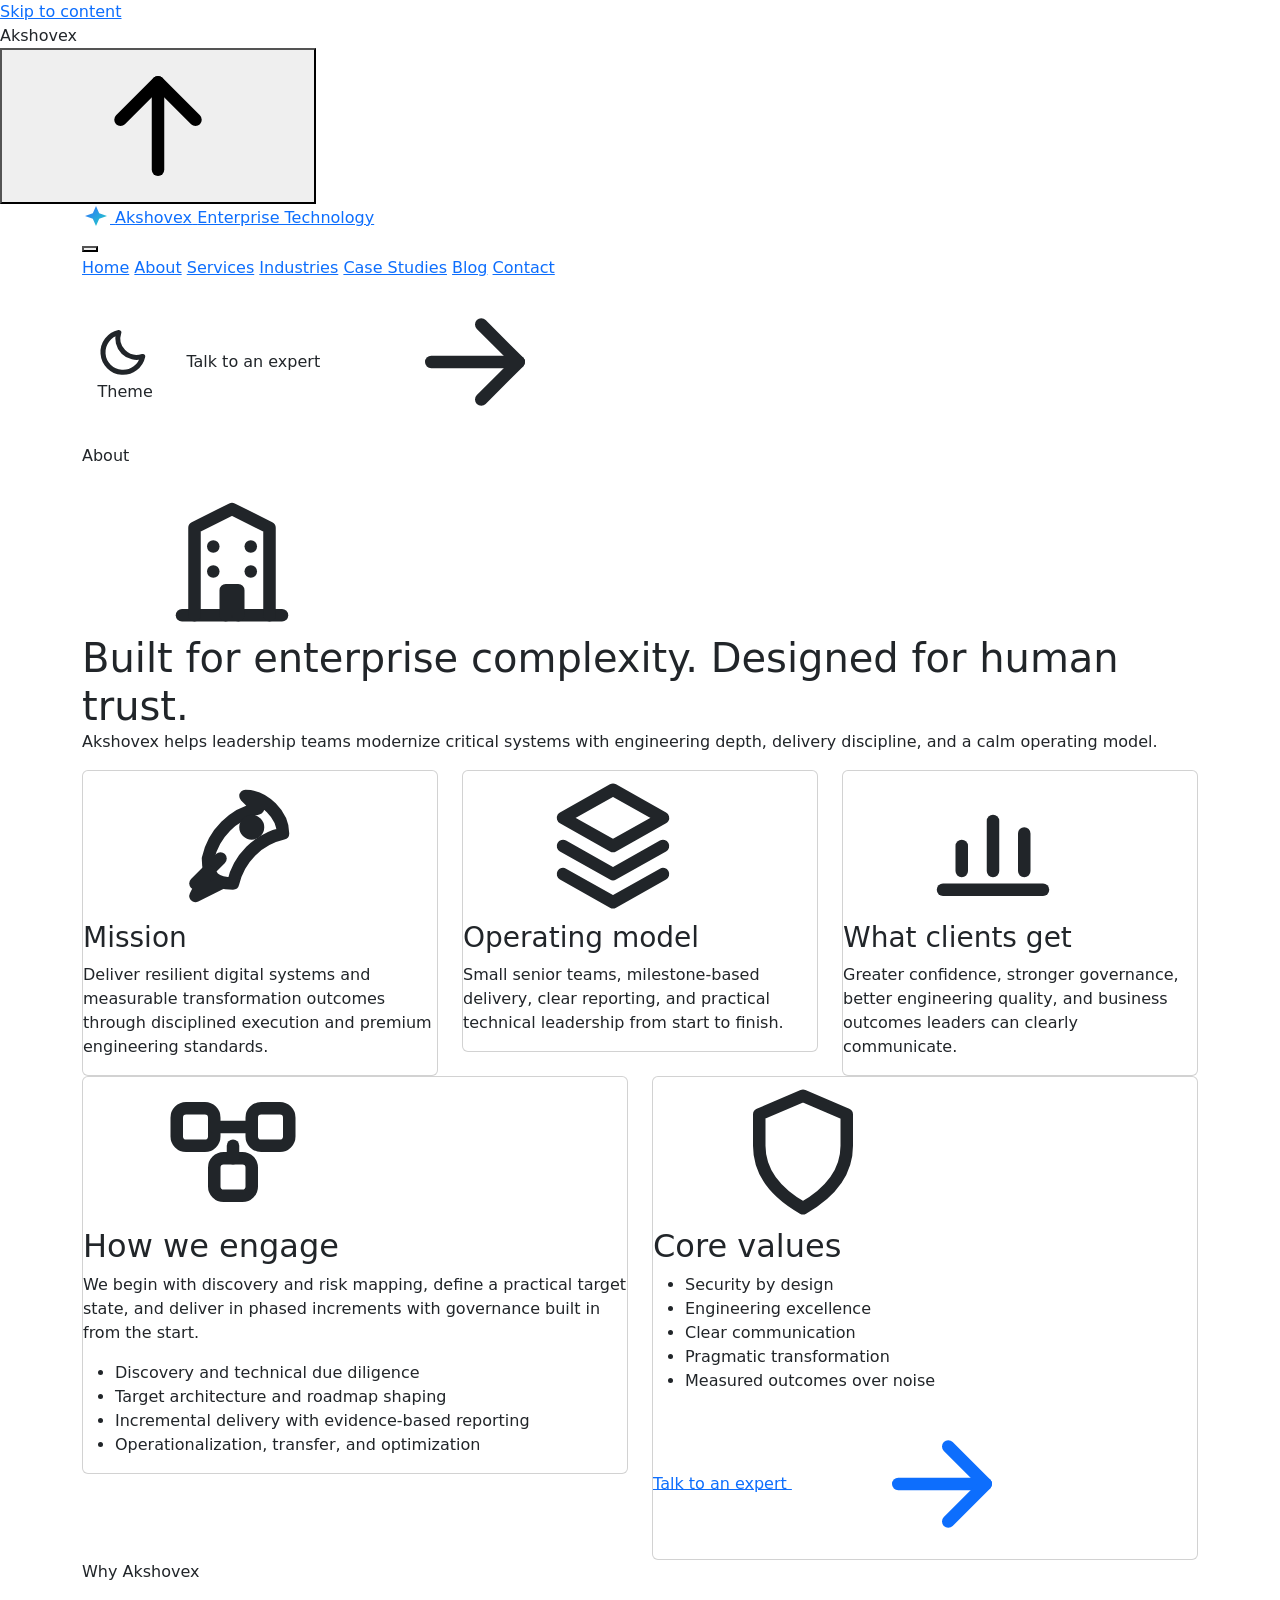
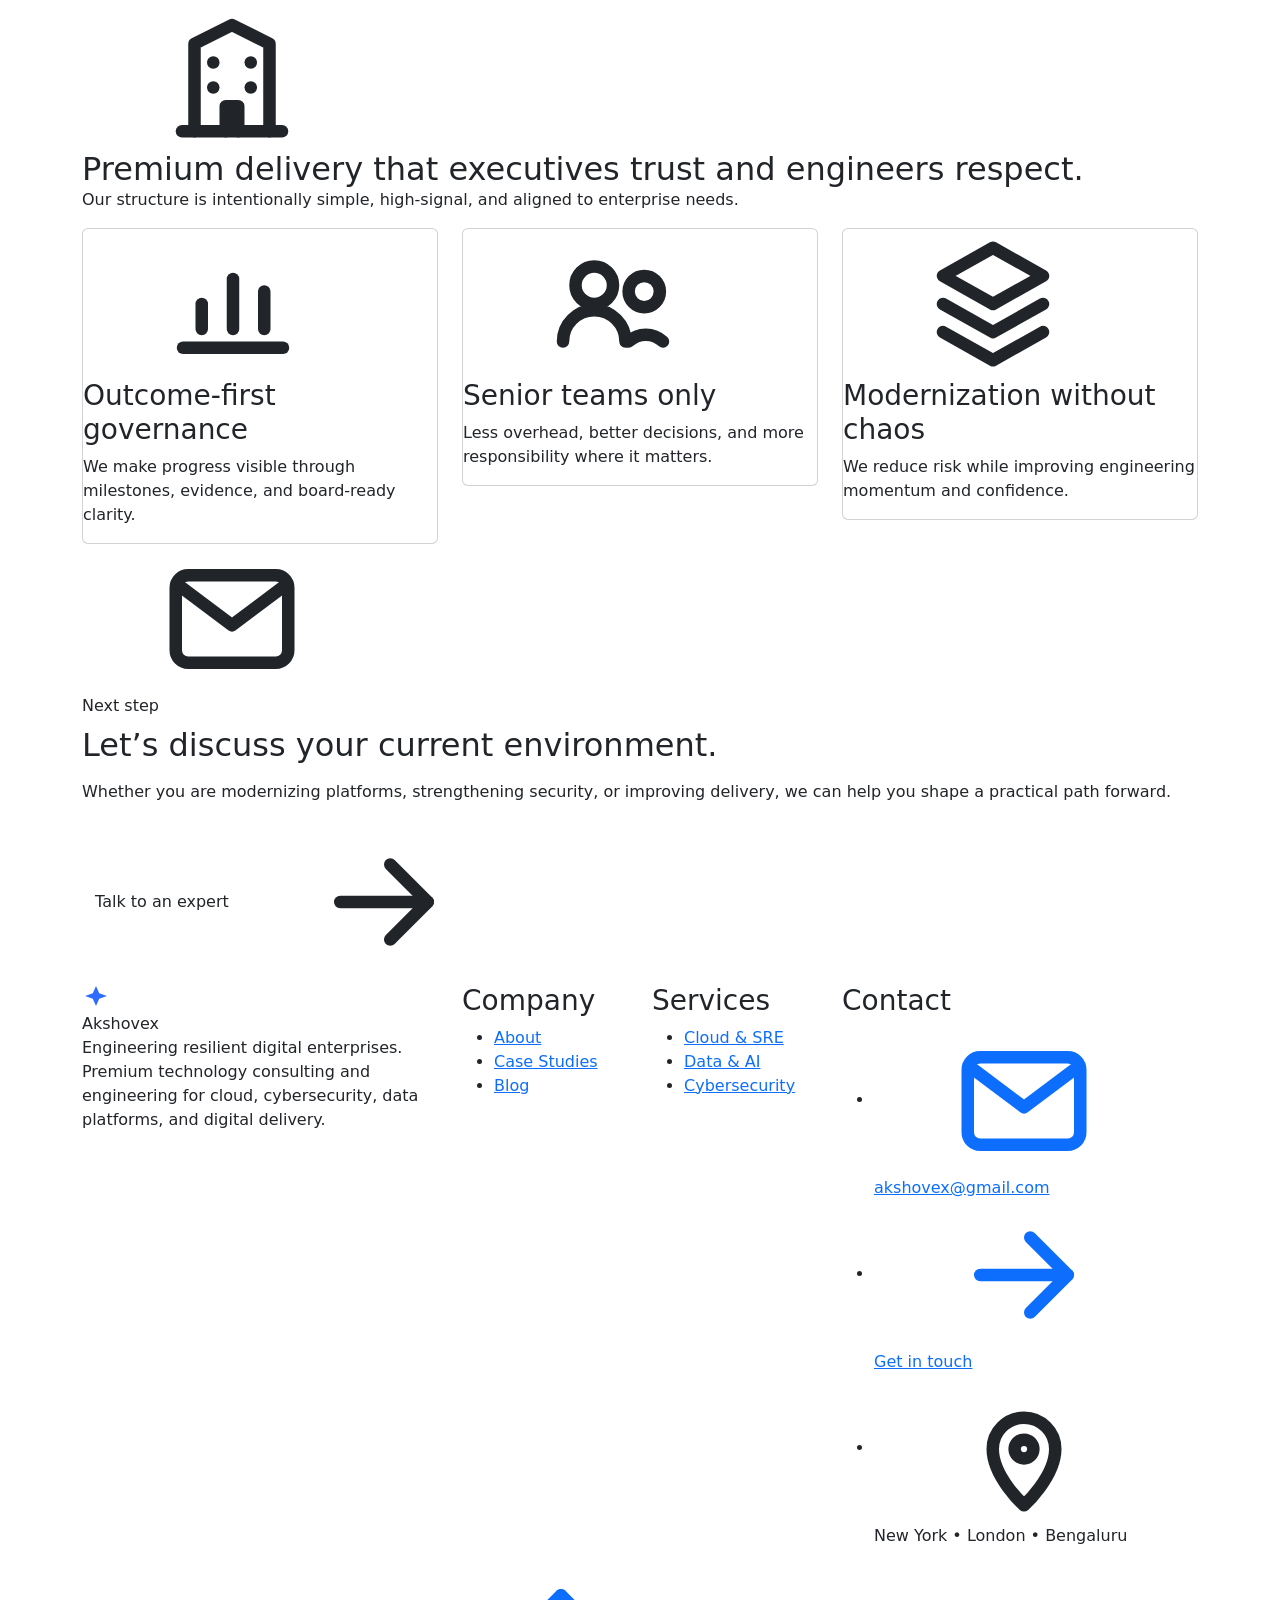
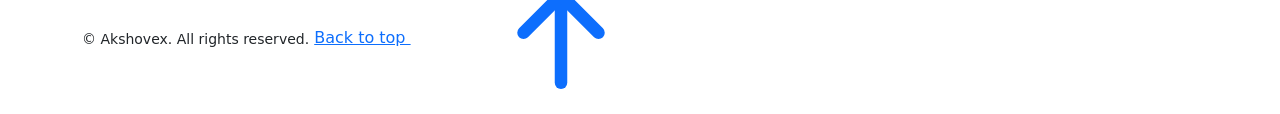
==== about.html @ b85a9087 "Add files via upload" ====
<!doctype html>
<html lang="en" class="no-js" data-page="about">
<head>
  <!-- Basic Page Setup -->
  <meta charset="utf-8" />
  <meta name="viewport" content="width=device-width, initial-scale=1" />

  <!-- SEO -->
  <title>About — Akshovex</title>
  <meta
    name="description"
    content="Learn about Akshovex, our mission, values, and delivery approach for enterprise modernization."
  />
  <meta name="theme-color" content="#2F6BFF" />
  <meta name="robots" content="index, follow" />
  <link rel="canonical" href="https://www.akshovex.com/about.html" />

  <!-- Open Graph -->
  <meta property="og:title" content="About — Akshovex" />
  <meta
    property="og:description"
    content="Learn how Akshovex operates, delivers, and supports enterprise transformation."
  />
  <meta property="og:type" content="website" />
  <meta property="og:url" content="https://www.akshovex.com/about.html" />

  <!-- Favicon -->
  <link rel="icon" href="favicon.ico" sizes="any" />

  <!-- Fonts -->
  <link rel="preconnect" href="https://fonts.googleapis.com" />
  <link rel="preconnect" href="https://fonts.gstatic.com" crossorigin />
  <link
    href="https://fonts.googleapis.com/css2?family=Inter:wght@400;500;600;700&family=Poppins:wght@600;700;800&display=swap"
    rel="stylesheet"
  />

  <!-- Bootstrap 5 -->
  <link
    href="https://cdn.jsdelivr.net/npm/bootstrap@5.3.3/dist/css/bootstrap.min.css"
    rel="stylesheet"
    integrity="sha384-QWTKZyjpPEjISv5WaRU9OFeRpok6YctnYmDr5pNlyT2bRjXh0JMhjY6hW+ALEwIH"
    crossorigin="anonymous"
  />

  <!-- Main CSS -->
  <link rel="stylesheet" href="assets/css/main.css" />
</head>

<body>
  <!-- =========================================================
       INLINE SVG ICON SYSTEM
       Keep this block in every page so icons work everywhere.
       ========================================================= -->
  <svg xmlns="http://www.w3.org/2000/svg" style="position:absolute;width:0;height:0;overflow:hidden">
    <symbol id="icon-arrow" viewBox="0 0 24 24">
      <path d="M5 12h14" fill="none" stroke="currentColor" stroke-width="2" stroke-linecap="round" stroke-linejoin="round"/>
      <path d="M13 6l6 6-6 6" fill="none" stroke="currentColor" stroke-width="2" stroke-linecap="round" stroke-linejoin="round"/>
    </symbol>

    <symbol id="icon-arrow-up" viewBox="0 0 24 24">
      <path d="M12 19V5" fill="none" stroke="currentColor" stroke-width="2" stroke-linecap="round" stroke-linejoin="round"/>
      <path d="M6 11l6-6 6 6" fill="none" stroke="currentColor" stroke-width="2" stroke-linecap="round" stroke-linejoin="round"/>
    </symbol>

    <symbol id="icon-play" viewBox="0 0 24 24">
      <path d="M8 6.5l9 5.5-9 5.5z" fill="none" stroke="currentColor" stroke-width="2" stroke-linecap="round" stroke-linejoin="round"/>
    </symbol>

    <symbol id="icon-moon" viewBox="0 0 24 24">
      <path d="M19 14.5A7.5 7.5 0 0 1 9.5 5a8 8 0 1 0 9.5 9.5z" fill="none" stroke="currentColor" stroke-width="2" stroke-linecap="round" stroke-linejoin="round"/>
    </symbol>

    <symbol id="icon-sun" viewBox="0 0 24 24">
      <circle cx="12" cy="12" r="4" fill="none" stroke="currentColor" stroke-width="2" stroke-linecap="round" stroke-linejoin="round"/>
      <path d="M12 2v2.5" fill="none" stroke="currentColor" stroke-width="2" stroke-linecap="round" stroke-linejoin="round"/>
      <path d="M12 19.5V22" fill="none" stroke="currentColor" stroke-width="2" stroke-linecap="round" stroke-linejoin="round"/>
      <path d="M2 12h2.5" fill="none" stroke="currentColor" stroke-width="2" stroke-linecap="round" stroke-linejoin="round"/>
      <path d="M19.5 12H22" fill="none" stroke="currentColor" stroke-width="2" stroke-linecap="round" stroke-linejoin="round"/>
      <path d="M4.9 4.9l1.8 1.8" fill="none" stroke="currentColor" stroke-width="2" stroke-linecap="round" stroke-linejoin="round"/>
      <path d="M17.3 17.3l1.8 1.8" fill="none" stroke="currentColor" stroke-width="2" stroke-linecap="round" stroke-linejoin="round"/>
      <path d="M4.9 19.1l1.8-1.8" fill="none" stroke="currentColor" stroke-width="2" stroke-linecap="round" stroke-linejoin="round"/>
      <path d="M17.3 6.7l1.8-1.8" fill="none" stroke="currentColor" stroke-width="2" stroke-linecap="round" stroke-linejoin="round"/>
    </symbol>

    <symbol id="icon-chevron-left" viewBox="0 0 24 24">
      <path d="M15 18l-6-6 6-6" fill="none" stroke="currentColor" stroke-width="2" stroke-linecap="round" stroke-linejoin="round"/>
    </symbol>

    <symbol id="icon-chevron-right" viewBox="0 0 24 24">
      <path d="M9 18l6-6-6-6" fill="none" stroke="currentColor" stroke-width="2" stroke-linecap="round" stroke-linejoin="round"/>
    </symbol>

    <symbol id="icon-cloud" viewBox="0 0 24 24">
      <path d="M7 18h10a4 4 0 0 0 .4-8A6 6 0 0 0 6.2 9.6 3.5 3.5 0 0 0 7 18z" fill="none" stroke="currentColor" stroke-width="2" stroke-linecap="round" stroke-linejoin="round"/>
    </symbol>

    <symbol id="icon-data" viewBox="0 0 24 24">
      <rect x="4" y="5" width="16" height="4" rx="1" fill="none" stroke="currentColor" stroke-width="2" stroke-linecap="round" stroke-linejoin="round"/>
      <rect x="4" y="10" width="11" height="4" rx="1" fill="none" stroke="currentColor" stroke-width="2" stroke-linecap="round" stroke-linejoin="round"/>
      <rect x="4" y="15" width="14" height="4" rx="1" fill="none" stroke="currentColor" stroke-width="2" stroke-linecap="round" stroke-linejoin="round"/>
    </symbol>

    <symbol id="icon-database" viewBox="0 0 24 24">
      <ellipse cx="12" cy="6" rx="7" ry="3" fill="none" stroke="currentColor" stroke-width="2" stroke-linecap="round" stroke-linejoin="round"/>
      <path d="M5 6v6c0 1.7 3.1 3 7 3s7-1.3 7-3V6" fill="none" stroke="currentColor" stroke-width="2" stroke-linecap="round" stroke-linejoin="round"/>
      <path d="M5 12v6c0 1.7 3.1 3 7 3s7-1.3 7-3v-6" fill="none" stroke="currentColor" stroke-width="2" stroke-linecap="round" stroke-linejoin="round"/>
    </symbol>

    <symbol id="icon-lock" viewBox="0 0 24 24">
      <rect x="5" y="11" width="14" height="9" rx="2" fill="none" stroke="currentColor" stroke-width="2" stroke-linecap="round" stroke-linejoin="round"/>
      <path d="M8 11V8a4 4 0 0 1 8 0v3" fill="none" stroke="currentColor" stroke-width="2" stroke-linecap="round" stroke-linejoin="round"/>
    </symbol>

    <symbol id="icon-code" viewBox="0 0 24 24">
      <path d="M9 8l-4 4 4 4" fill="none" stroke="currentColor" stroke-width="2" stroke-linecap="round" stroke-linejoin="round"/>
      <path d="M15 8l4 4-4 4" fill="none" stroke="currentColor" stroke-width="2" stroke-linecap="round" stroke-linejoin="round"/>
      <path d="M13 5l-2 14" fill="none" stroke="currentColor" stroke-width="2" stroke-linecap="round" stroke-linejoin="round"/>
    </symbol>

    <symbol id="icon-shield" viewBox="0 0 24 24">
      <path d="M12 3l7 3v5c0 5-3.5 8-7 10-3.5-2-7-5-7-10V6l7-3z" fill="none" stroke="currentColor" stroke-width="2" stroke-linecap="round" stroke-linejoin="round"/>
    </symbol>

    <symbol id="icon-rocket" viewBox="0 0 24 24">
      <path d="M14 4c3 0 6 3 6 6-4 .9-7.1 4-8 8-3 0-4-1-4-4 .9-4 4-7.1 8-8z" fill="none" stroke="currentColor" stroke-width="2" stroke-linecap="round" stroke-linejoin="round"/>
      <path d="M10 14l-4 4" fill="none" stroke="currentColor" stroke-width="2" stroke-linecap="round" stroke-linejoin="round"/>
      <path d="M8 16l-2 4 4-2" fill="none" stroke="currentColor" stroke-width="2" stroke-linecap="round" stroke-linejoin="round"/>
      <circle cx="15" cy="9" r="1" fill="none" stroke="currentColor" stroke-width="2" stroke-linecap="round" stroke-linejoin="round"/>
    </symbol>

    <symbol id="icon-mail" viewBox="0 0 24 24">
      <rect x="3" y="5" width="18" height="14" rx="2" fill="none" stroke="currentColor" stroke-width="2" stroke-linecap="round" stroke-linejoin="round"/>
      <path d="M4 7l8 6 8-6" fill="none" stroke="currentColor" stroke-width="2" stroke-linecap="round" stroke-linejoin="round"/>
    </symbol>

    <symbol id="icon-location" viewBox="0 0 24 24">
      <path d="M12 21s-5-4.5-5-9a5 5 0 1 1 10 0c0 4.5-5 9-5 9z" fill="none" stroke="currentColor" stroke-width="2" stroke-linecap="round" stroke-linejoin="round"/>
      <circle cx="12" cy="12" r="1.5" fill="none" stroke="currentColor" stroke-width="2" stroke-linecap="round" stroke-linejoin="round"/>
    </symbol>

    <symbol id="icon-clock" viewBox="0 0 24 24">
      <circle cx="12" cy="12" r="9" fill="none" stroke="currentColor" stroke-width="2" stroke-linecap="round" stroke-linejoin="round"/>
      <path d="M12 7v5l3 2" fill="none" stroke="currentColor" stroke-width="2" stroke-linecap="round" stroke-linejoin="round"/>
    </symbol>

    <symbol id="icon-users" viewBox="0 0 24 24">
      <circle cx="9" cy="9" r="3" fill="none" stroke="currentColor" stroke-width="2" stroke-linecap="round" stroke-linejoin="round"/>
      <circle cx="17" cy="10" r="2.5" fill="none" stroke="currentColor" stroke-width="2" stroke-linecap="round" stroke-linejoin="round"/>
      <path d="M4 18a5 5 0 0 1 10 0" fill="none" stroke="currentColor" stroke-width="2" stroke-linecap="round" stroke-linejoin="round"/>
      <path d="M14.5 18a4 4 0 0 1 5.5 0" fill="none" stroke="currentColor" stroke-width="2" stroke-linecap="round" stroke-linejoin="round"/>
    </symbol>

    <symbol id="icon-analytics" viewBox="0 0 24 24">
      <path d="M4 19h16" fill="none" stroke="currentColor" stroke-width="2" stroke-linecap="round" stroke-linejoin="round"/>
      <path d="M7 16v-4" fill="none" stroke="currentColor" stroke-width="2" stroke-linecap="round" stroke-linejoin="round"/>
      <path d="M12 16V8" fill="none" stroke="currentColor" stroke-width="2" stroke-linecap="round" stroke-linejoin="round"/>
      <path d="M17 16v-6" fill="none" stroke="currentColor" stroke-width="2" stroke-linecap="round" stroke-linejoin="round"/>
    </symbol>

    <symbol id="icon-server" viewBox="0 0 24 24">
      <rect x="4" y="4" width="16" height="6" rx="1.5" fill="none" stroke="currentColor" stroke-width="2" stroke-linecap="round" stroke-linejoin="round"/>
      <rect x="4" y="14" width="16" height="6" rx="1.5" fill="none" stroke="currentColor" stroke-width="2" stroke-linecap="round" stroke-linejoin="round"/>
      <path d="M8 7h.01" fill="none" stroke="currentColor" stroke-width="2" stroke-linecap="round" stroke-linejoin="round"/>
      <path d="M8 17h.01" fill="none" stroke="currentColor" stroke-width="2" stroke-linecap="round" stroke-linejoin="round"/>
      <path d="M12 10v4" fill="none" stroke="currentColor" stroke-width="2" stroke-linecap="round" stroke-linejoin="round"/>
    </symbol>

    <symbol id="icon-ai" viewBox="0 0 24 24">
      <rect x="7" y="7" width="10" height="10" rx="2" fill="none" stroke="currentColor" stroke-width="2" stroke-linecap="round" stroke-linejoin="round"/>
      <path d="M9 2v3" fill="none" stroke="currentColor" stroke-width="2" stroke-linecap="round" stroke-linejoin="round"/>
      <path d="M15 2v3" fill="none" stroke="currentColor" stroke-width="2" stroke-linecap="round" stroke-linejoin="round"/>
      <path d="M9 19v3" fill="none" stroke="currentColor" stroke-width="2" stroke-linecap="round" stroke-linejoin="round"/>
      <path d="M15 19v3" fill="none" stroke="currentColor" stroke-width="2" stroke-linecap="round" stroke-linejoin="round"/>
      <path d="M2 9h3" fill="none" stroke="currentColor" stroke-width="2" stroke-linecap="round" stroke-linejoin="round"/>
      <path d="M2 15h3" fill="none" stroke="currentColor" stroke-width="2" stroke-linecap="round" stroke-linejoin="round"/>
      <path d="M19 9h3" fill="none" stroke="currentColor" stroke-width="2" stroke-linecap="round" stroke-linejoin="round"/>
      <path d="M19 15h3" fill="none" stroke="currentColor" stroke-width="2" stroke-linecap="round" stroke-linejoin="round"/>
      <path d="M10 14l2-4 2 4" fill="none" stroke="currentColor" stroke-width="2" stroke-linecap="round" stroke-linejoin="round"/>
      <path d="M10.8 12.5h2.4" fill="none" stroke="currentColor" stroke-width="2" stroke-linecap="round" stroke-linejoin="round"/>
    </symbol>

    <symbol id="icon-cybersecurity" viewBox="0 0 24 24">
      <path d="M12 3l7 3v5c0 5-3.5 8-7 10-3.5-2-7-5-7-10V6l7-3z" fill="none" stroke="currentColor" stroke-width="2" stroke-linecap="round" stroke-linejoin="round"/>
      <rect x="9" y="11" width="6" height="5" rx="1" fill="none" stroke="currentColor" stroke-width="2" stroke-linecap="round" stroke-linejoin="round"/>
      <path d="M10 11V9.8a2 2 0 1 1 4 0V11" fill="none" stroke="currentColor" stroke-width="2" stroke-linecap="round" stroke-linejoin="round"/>
    </symbol>

    <symbol id="icon-integration" viewBox="0 0 24 24">
      <rect x="3" y="5" width="6" height="6" rx="1.5" fill="none" stroke="currentColor" stroke-width="2" stroke-linecap="round" stroke-linejoin="round"/>
      <rect x="15" y="5" width="6" height="6" rx="1.5" fill="none" stroke="currentColor" stroke-width="2" stroke-linecap="round" stroke-linejoin="round"/>
      <rect x="9" y="13" width="6" height="6" rx="1.5" fill="none" stroke="currentColor" stroke-width="2" stroke-linecap="round" stroke-linejoin="round"/>
      <path d="M9 8h6" fill="none" stroke="currentColor" stroke-width="2" stroke-linecap="round" stroke-linejoin="round"/>
      <path d="M12 11v2" fill="none" stroke="currentColor" stroke-width="2" stroke-linecap="round" stroke-linejoin="round"/>
    </symbol>

    <symbol id="icon-platform" viewBox="0 0 24 24">
      <path d="M12 3l8 4.5-8 4.5-8-4.5 8-4.5z" fill="none" stroke="currentColor" stroke-width="2" stroke-linecap="round" stroke-linejoin="round"/>
      <path d="M4 12l8 4.5 8-4.5" fill="none" stroke="currentColor" stroke-width="2" stroke-linecap="round" stroke-linejoin="round"/>
      <path d="M4 16.5L12 21l8-4.5" fill="none" stroke="currentColor" stroke-width="2" stroke-linecap="round" stroke-linejoin="round"/>
    </symbol>

    <symbol id="icon-enterprise" viewBox="0 0 24 24">
      <path d="M4 21h16" fill="none" stroke="currentColor" stroke-width="2" stroke-linecap="round" stroke-linejoin="round"/>
      <path d="M6 21V7l6-3 6 3v14" fill="none" stroke="currentColor" stroke-width="2" stroke-linecap="round" stroke-linejoin="round"/>
      <path d="M9 10h.01" fill="none" stroke="currentColor" stroke-width="2" stroke-linecap="round" stroke-linejoin="round"/>
      <path d="M15 10h.01" fill="none" stroke="currentColor" stroke-width="2" stroke-linecap="round" stroke-linejoin="round"/>
      <path d="M9 14h.01" fill="none" stroke="currentColor" stroke-width="2" stroke-linecap="round" stroke-linejoin="round"/>
      <path d="M15 14h.01" fill="none" stroke="currentColor" stroke-width="2" stroke-linecap="round" stroke-linejoin="round"/>
      <path d="M11 21v-4h2v4" fill="none" stroke="currentColor" stroke-width="2" stroke-linecap="round" stroke-linejoin="round"/>
    </symbol>
  </svg>

  <!-- Skip Link -->
  <a class="skip-link" href="#main">Skip to content</a>

  <!-- Page Loader -->
  <div class="site-loader" id="siteLoader" aria-hidden="true">
    <div class="site-loader__inner" role="status" aria-label="Loading">
      <div class="site-loader__spinner"></div>
      <div class="site-loader__brand">Akshovex</div>
    </div>
  </div>

  <!-- Back To Top Button -->
  <button class="back-to-top" id="backToTop" type="button" aria-label="Back to top">
    <svg class="icon" aria-hidden="true">
      <use href="#icon-arrow-up"></use>
    </svg>
  </button>

  <!-- Header -->
  <header class="site-header" id="top">
    <div class="container">
      <div class="site-header__inner">
        <!-- Brand -->
        <a class="brand" href="index.html" aria-label="Akshovex home">
          <span class="brand__mark" aria-hidden="true">
            <svg width="28" height="28" viewBox="0 0 28 28" role="img" aria-label="Akshovex logo">
              <defs>
                <linearGradient id="brandGradientAbout" x1="0" y1="0" x2="1" y2="1">
                  <stop offset="0" stop-color="#2F6BFF"></stop>
                  <stop offset="1" stop-color="#23D5C3"></stop>
                </linearGradient>
              </defs>
              <path
                d="M14 2l3.2 7.2L25 12l-7.8 2.8L14 22l-3.2-7.2L3 12l7.8-2.8L14 2z"
                fill="url(#brandGradientAbout)"
              ></path>
            </svg>
          </span>

          <span class="brand__text">
            <span class="brand__name">Akshovex</span>
            <span class="brand__tag">Enterprise Technology</span>
          </span>
        </a>

        <!-- Navigation -->
        <nav class="site-nav" aria-label="Primary navigation">
          <button
            class="site-nav__toggle"
            id="navToggle"
            type="button"
            aria-label="Open menu"
            aria-controls="navMenu"
            aria-expanded="false"
          >
            <span class="site-nav__toggle-line"></span>
          </button>

          <div class="site-nav__menu" id="navMenu">
            <a class="site-nav__link" href="index.html">Home</a>
            <a class="site-nav__link is-active" href="about.html">About</a>
            <a class="site-nav__link" href="services.html">Services</a>
            <a class="site-nav__link" href="industries.html">Industries</a>
            <a class="site-nav__link" href="case-studies.html">Case Studies</a>
            <a class="site-nav__link" href="blog.html">Blog</a>
            <a class="site-nav__link" href="contact.html">Contact</a>

            <div class="site-nav__actions">
              <!-- Theme Button -->
              <button
                class="btn btn--ghost btn--theme"
                id="themeToggle"
                type="button"
                aria-label="Toggle theme"
                title="Toggle theme"
              >
                <span class="btn__icon btn__icon--theme" aria-hidden="true">
                  <svg class="icon icon--theme" id="themeIcon" viewBox="0 0 24 24">
                    <use href="#icon-moon"></use>
                  </svg>
                </span>
                <span class="btn__label">Theme</span>
              </button>

              <!-- Main CTA -->
              <a class="btn btn--primary" href="contact.html">
                <span class="btn__label">Talk to an expert</span>
                <span class="btn__icon" aria-hidden="true">
                  <svg class="icon">
                    <use href="#icon-arrow"></use>
                  </svg>
                </span>
              </a>
            </div>
          </div>
        </nav>
      </div>
    </div>
  </header>

  <!-- Main Content -->
  <main id="main">
    <!-- Page Hero -->
    <section class="page-hero section">
      <div class="container">
        <div class="section-heading section-heading--narrow">
          <p class="section-heading__kicker reveal">About</p>
          <div class="section-heading__title-row reveal">
            <span class="icon-badge icon-badge--sm" aria-hidden="true">
              <svg class="icon">
                <use href="#icon-enterprise"></use>
              </svg>
            </span>
            <h1 class="section-heading__title mb-0">
              Built for enterprise complexity. Designed for human trust.
            </h1>
          </div>
          <p class="section-heading__text reveal">
            Akshovex helps leadership teams modernize critical systems with engineering depth,
            delivery discipline, and a calm operating model.
          </p>
        </div>
      </div>
    </section>

    <!-- Core Positioning -->
    <section class="section section--alt">
      <div class="container">
        <div class="row g-4">
          <div class="col-lg-4">
            <article class="card reveal">
              <div class="icon-badge">
                <svg class="icon" aria-hidden="true">
                  <use href="#icon-rocket"></use>
                </svg>
              </div>
              <h3 class="card__title">Mission</h3>
              <p class="card__text">
                Deliver resilient digital systems and measurable transformation outcomes
                through disciplined execution and premium engineering standards.
              </p>
            </article>
          </div>

          <div class="col-lg-4">
            <article class="card reveal">
              <div class="icon-badge">
                <svg class="icon" aria-hidden="true">
                  <use href="#icon-platform"></use>
                </svg>
              </div>
              <h3 class="card__title">Operating model</h3>
              <p class="card__text">
                Small senior teams, milestone-based delivery, clear reporting,
                and practical technical leadership from start to finish.
              </p>
            </article>
          </div>

          <div class="col-lg-4">
            <article class="card reveal">
              <div class="icon-badge">
                <svg class="icon" aria-hidden="true">
                  <use href="#icon-analytics"></use>
                </svg>
              </div>
              <h3 class="card__title">What clients get</h3>
              <p class="card__text">
                Greater confidence, stronger governance, better engineering quality,
                and business outcomes leaders can clearly communicate.
              </p>
            </article>
          </div>
        </div>
      </div>
    </section>

    <!-- Story + Values -->
    <section class="section">
      <div class="container">
        <div class="row g-4 align-items-start">
          <div class="col-lg-6">
            <div class="card reveal">
              <div class="icon-badge">
                <svg class="icon" aria-hidden="true">
                  <use href="#icon-integration"></use>
                </svg>
              </div>
              <h2 class="card__title">How we engage</h2>
              <p class="card__text">
                We begin with discovery and risk mapping, define a practical target state,
                and deliver in phased increments with governance built in from the start.
              </p>

              <ul class="feature-list">
                <li>Discovery and technical due diligence</li>
                <li>Target architecture and roadmap shaping</li>
                <li>Incremental delivery with evidence-based reporting</li>
                <li>Operationalization, transfer, and optimization</li>
              </ul>
            </div>
          </div>

          <div class="col-lg-6">
            <div class="card reveal">
              <div class="icon-badge">
                <svg class="icon" aria-hidden="true">
                  <use href="#icon-shield"></use>
                </svg>
              </div>
              <h2 class="card__title">Core values</h2>

              <ul class="feature-list">
                <li>Security by design</li>
                <li>Engineering excellence</li>
                <li>Clear communication</li>
                <li>Pragmatic transformation</li>
                <li>Measured outcomes over noise</li>
              </ul>

              <a class="text-link" href="contact.html">
                Talk to an expert
                <svg class="icon icon--sm" aria-hidden="true">
                  <use href="#icon-arrow"></use>
                </svg>
              </a>
            </div>
          </div>
        </div>
      </div>
    </section>

    <!-- Proof / Stats -->
    <section class="section section--alt">
      <div class="container">
        <div class="section-heading">
          <p class="section-heading__kicker reveal">Why Akshovex</p>
          <div class="section-heading__title-row reveal">
            <span class="icon-badge icon-badge--sm" aria-hidden="true">
              <svg class="icon">
                <use href="#icon-enterprise"></use>
              </svg>
            </span>
            <h2 class="section-heading__title mb-0">
              Premium delivery that executives trust and engineers respect.
            </h2>
          </div>
          <p class="section-heading__text reveal">
            Our structure is intentionally simple, high-signal, and aligned to enterprise needs.
          </p>
        </div>

        <div class="row g-4">
          <div class="col-md-4">
            <article class="card reveal">
              <div class="icon-badge">
                <svg class="icon" aria-hidden="true">
                  <use href="#icon-analytics"></use>
                </svg>
              </div>
              <h3 class="card__title">Outcome-first governance</h3>
              <p class="card__text">
                We make progress visible through milestones, evidence, and board-ready clarity.
              </p>
            </article>
          </div>

          <div class="col-md-4">
            <article class="card reveal">
              <div class="icon-badge">
                <svg class="icon" aria-hidden="true">
                  <use href="#icon-users"></use>
                </svg>
              </div>
              <h3 class="card__title">Senior teams only</h3>
              <p class="card__text">
                Less overhead, better decisions, and more responsibility where it matters.
              </p>
            </article>
          </div>

          <div class="col-md-4">
            <article class="card reveal">
              <div class="icon-badge">
                <svg class="icon" aria-hidden="true">
                  <use href="#icon-platform"></use>
                </svg>
              </div>
              <h3 class="card__title">Modernization without chaos</h3>
              <p class="card__text">
                We reduce risk while improving engineering momentum and confidence.
              </p>
            </article>
          </div>
        </div>
      </div>
    </section>

    <!-- CTA Section -->
    <section class="section">
      <div class="container">
        <div class="newsletter reveal">
          <div class="newsletter__copy">
            <div class="section-heading__title-row">
              <span class="icon-badge icon-badge--sm" aria-hidden="true">
                <svg class="icon">
                  <use href="#icon-mail"></use>
                </svg>
              </span>
              <div>
                <p class="section-heading__kicker mb-2">Next step</p>
                <h2 class="section-heading__title mb-0">Let’s discuss your current environment.</h2>
              </div>
            </div>
            <p class="section-heading__text mt-3">
              Whether you are modernizing platforms, strengthening security, or improving delivery,
              we can help you shape a practical path forward.
            </p>
          </div>

          <div>
            <a class="btn btn--primary" href="contact.html">
              <span class="btn__label">Talk to an expert</span>
              <span class="btn__icon" aria-hidden="true">
                <svg class="icon">
                  <use href="#icon-arrow"></use>
                </svg>
              </span>
            </a>
          </div>
        </div>
      </div>
    </section>
  </main>

  <!-- Footer -->
  <footer class="site-footer" aria-label="Footer">
    <div class="container">
      <div class="row gy-4">
        <div class="col-lg-4">
          <div class="footer-brand">
            <div class="footer-brand__top">
              <span class="brand__mark" aria-hidden="true">
                <svg width="28" height="28" viewBox="0 0 28 28">
                  <path
                    d="M14 2l3.2 7.2L25 12l-7.8 2.8L14 22l-3.2-7.2L3 12l7.8-2.8L14 2z"
                    fill="#2F6BFF"
                  ></path>
                </svg>
              </span>

              <div>
                <div class="footer-brand__name">Akshovex</div>
                <div class="footer-brand__tag">Engineering resilient digital enterprises.</div>
              </div>
            </div>

            <p class="footer-brand__text">
              Premium technology consulting and engineering for cloud, cybersecurity,
              data platforms, and digital delivery.
            </p>
          </div>
        </div>

        <div class="col-6 col-lg-2">
          <h3 class="footer-title">Company</h3>
          <ul class="footer-list">
            <li><a href="about.html">About</a></li>
            <li><a href="case-studies.html">Case Studies</a></li>
            <li><a href="blog.html">Blog</a></li>
          </ul>
        </div>

        <div class="col-6 col-lg-2">
          <h3 class="footer-title">Services</h3>
          <ul class="footer-list">
            <li><a href="services.html">Cloud &amp; SRE</a></li>
            <li><a href="services.html">Data &amp; AI</a></li>
            <li><a href="services.html">Cybersecurity</a></li>
          </ul>
        </div>

        <div class="col-lg-4">
          <h3 class="footer-title">Contact</h3>
          <ul class="footer-list footer-contact-list">
            <li>
              <a href="mailto:akshovex@gmail.com">
                <svg class="icon icon--sm" aria-hidden="true">
                  <use href="#icon-mail"></use>
                </svg>
                <span>akshovex@gmail.com</span>
              </a>
            </li>

            <li>
              <a href="contact.html">
                <svg class="icon icon--sm" aria-hidden="true">
                  <use href="#icon-arrow"></use>
                </svg>
                <span>Get in touch</span>
              </a>
            </li>

            <li>
              <span class="footer-contact-item">
                <svg class="icon icon--sm" aria-hidden="true">
                  <use href="#icon-location"></use>
                </svg>
                <span>New York • London • Bengaluru</span>
              </span>
            </li>
          </ul>
        </div>
      </div>

      <div class="site-footer__bottom">
        <small>© <span id="year"></span> Akshovex. All rights reserved.</small>
        <a class="text-link" href="#top">
          Back to top
          <svg class="icon icon--sm" aria-hidden="true">
            <use href="#icon-arrow-up"></use>
          </svg>
        </a>
      </div>
    </div>
  </footer>

  <!-- Main JavaScript -->
  <script src="assets/js/main.js" defer></script>
</body>
</html>
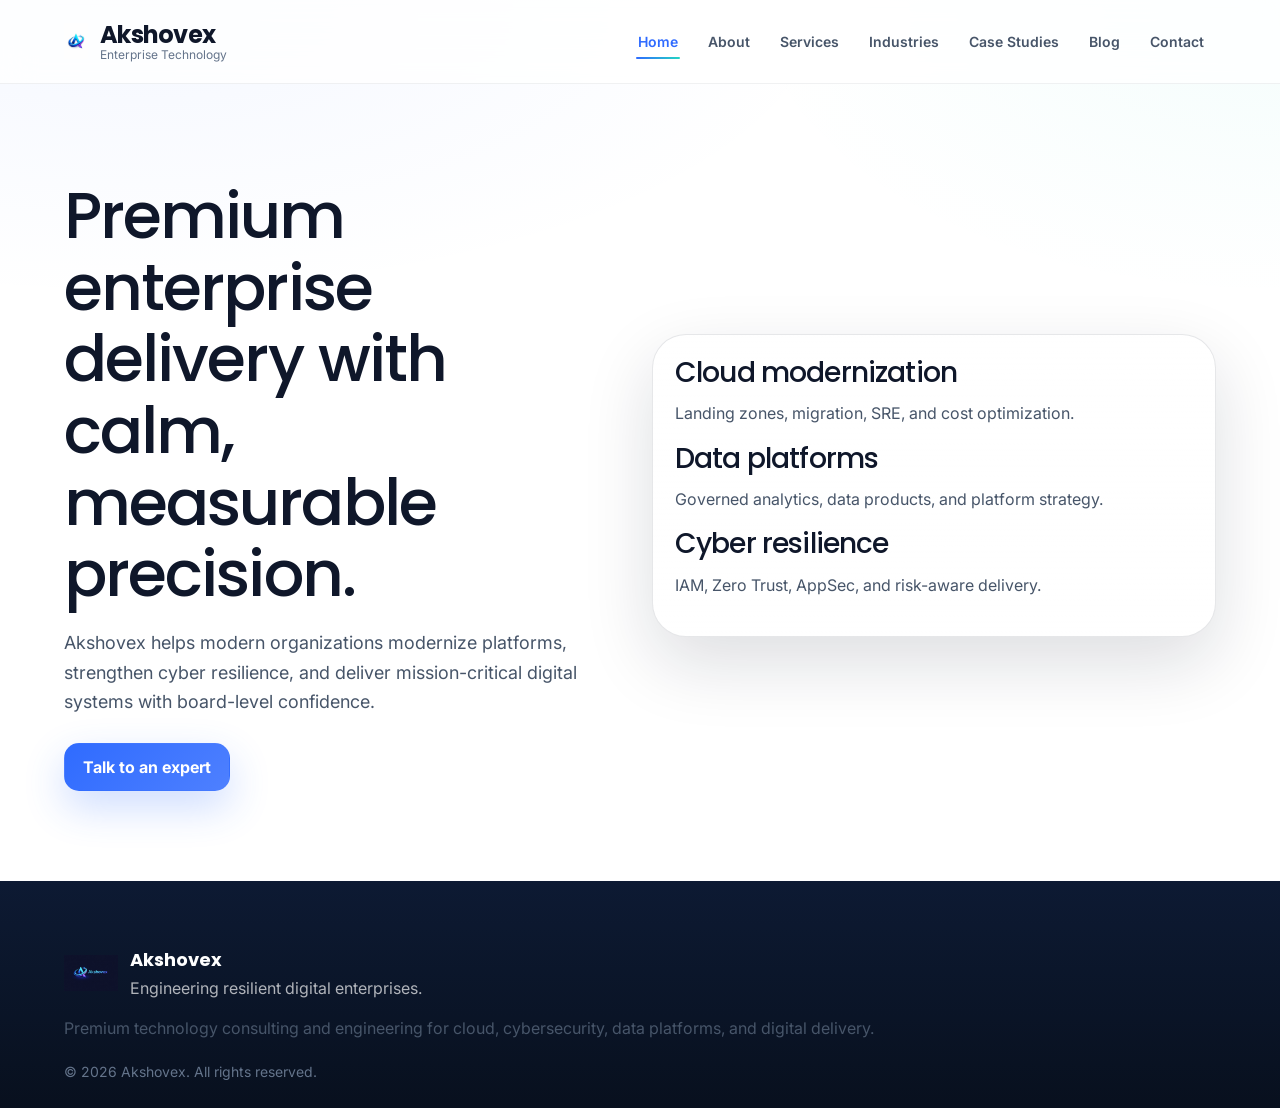
==== commit e0b45411: "Update about.html" ====
--- a/about.html
+++ b/about.html
@@ -1,644 +1,163 @@
 <!doctype html>
-<html lang="en" class="no-js" data-page="about">
+<html lang="en" class="no-js" data-page="home">
 <head>
-  <!-- Basic Page Setup -->
-  <meta charset="utf-8" />
-  <meta name="viewport" content="width=device-width, initial-scale=1" />
+<meta charset="utf-8" />
+<meta name="viewport" content="width=device-width, initial-scale=1" />
 
-  <!-- SEO -->
-  <title>About — Akshovex</title>
-  <meta
-    name="description"
-    content="Learn about Akshovex, our mission, values, and delivery approach for enterprise modernization."
-  />
-  <meta name="theme-color" content="#2F6BFF" />
-  <meta name="robots" content="index, follow" />
-  <link rel="canonical" href="https://www.akshovex.com/about.html" />
+<title>Akshovex — Engineering resilient digital enterprises</title>
 
-  <!-- Open Graph -->
-  <meta property="og:title" content="About — Akshovex" />
-  <meta
-    property="og:description"
-    content="Learn how Akshovex operates, delivers, and supports enterprise transformation."
-  />
-  <meta property="og:type" content="website" />
-  <meta property="og:url" content="https://www.akshovex.com/about.html" />
+<meta name="description"
+content="Akshovex is a premium enterprise technology partner for cloud, cybersecurity, data platforms, and digital engineering." />
 
-  <!-- Favicon -->
-  <link rel="icon" href="favicon.ico" sizes="any" />
+<meta name="theme-color" content="#2F6BFF" />
+<meta name="robots" content="index, follow" />
+<link rel="canonical" href="https://www.akshovex.com/" />
 
-  <!-- Fonts -->
-  <link rel="preconnect" href="https://fonts.googleapis.com" />
-  <link rel="preconnect" href="https://fonts.gstatic.com" crossorigin />
-  <link
-    href="https://fonts.googleapis.com/css2?family=Inter:wght@400;500;600;700&family=Poppins:wght@600;700;800&display=swap"
-    rel="stylesheet"
-  />
+<meta property="og:title" content="Akshovex — Engineering resilient digital enterprises" />
+<meta property="og:description"
+content="Premium enterprise consulting and engineering for cloud, data, security, and digital platforms." />
 
-  <!-- Bootstrap 5 -->
-  <link
-    href="https://cdn.jsdelivr.net/npm/bootstrap@5.3.3/dist/css/bootstrap.min.css"
-    rel="stylesheet"
-    integrity="sha384-QWTKZyjpPEjISv5WaRU9OFeRpok6YctnYmDr5pNlyT2bRjXh0JMhjY6hW+ALEwIH"
-    crossorigin="anonymous"
-  />
+<meta property="og:type" content="website" />
+<meta property="og:url" content="https://www.akshovex.com/" />
 
-  <!-- Main CSS -->
-  <link rel="stylesheet" href="assets/css/main.css" />
+<link rel="icon" href="favicon.ico" sizes="any" />
+
+<link rel="preconnect" href="https://fonts.googleapis.com" />
+<link rel="preconnect" href="https://fonts.gstatic.com" crossorigin />
+
+<link href="https://fonts.googleapis.com/css2?family=Inter:wght@400;500;600;700&family=Poppins:wght@600;700;800&display=swap" rel="stylesheet"/>
+
+<link href="https://cdn.jsdelivr.net/npm/bootstrap@5.3.3/dist/css/bootstrap.min.css" rel="stylesheet"/>
+
+<!-- FIXED CSS PATH -->
+<link rel="stylesheet" href="main.css" />
+
 </head>
 
 <body>
-  <!-- =========================================================
-       INLINE SVG ICON SYSTEM
-       Keep this block in every page so icons work everywhere.
-       ========================================================= -->
-  <svg xmlns="http://www.w3.org/2000/svg" style="position:absolute;width:0;height:0;overflow:hidden">
-    <symbol id="icon-arrow" viewBox="0 0 24 24">
-      <path d="M5 12h14" fill="none" stroke="currentColor" stroke-width="2" stroke-linecap="round" stroke-linejoin="round"/>
-      <path d="M13 6l6 6-6 6" fill="none" stroke="currentColor" stroke-width="2" stroke-linecap="round" stroke-linejoin="round"/>
-    </symbol>
 
-    <symbol id="icon-arrow-up" viewBox="0 0 24 24">
-      <path d="M12 19V5" fill="none" stroke="currentColor" stroke-width="2" stroke-linecap="round" stroke-linejoin="round"/>
-      <path d="M6 11l6-6 6 6" fill="none" stroke="currentColor" stroke-width="2" stroke-linecap="round" stroke-linejoin="round"/>
-    </symbol>
+<header class="site-header" id="top">
 
-    <symbol id="icon-play" viewBox="0 0 24 24">
-      <path d="M8 6.5l9 5.5-9 5.5z" fill="none" stroke="currentColor" stroke-width="2" stroke-linecap="round" stroke-linejoin="round"/>
-    </symbol>
+<div class="container">
+<div class="site-header__inner">
 
-    <symbol id="icon-moon" viewBox="0 0 24 24">
-      <path d="M19 14.5A7.5 7.5 0 0 1 9.5 5a8 8 0 1 0 9.5 9.5z" fill="none" stroke="currentColor" stroke-width="2" stroke-linecap="round" stroke-linejoin="round"/>
-    </symbol>
+<a class="brand" href="index.html">
 
-    <symbol id="icon-sun" viewBox="0 0 24 24">
-      <circle cx="12" cy="12" r="4" fill="none" stroke="currentColor" stroke-width="2" stroke-linecap="round" stroke-linejoin="round"/>
-      <path d="M12 2v2.5" fill="none" stroke="currentColor" stroke-width="2" stroke-linecap="round" stroke-linejoin="round"/>
-      <path d="M12 19.5V22" fill="none" stroke="currentColor" stroke-width="2" stroke-linecap="round" stroke-linejoin="round"/>
-      <path d="M2 12h2.5" fill="none" stroke="currentColor" stroke-width="2" stroke-linecap="round" stroke-linejoin="round"/>
-      <path d="M19.5 12H22" fill="none" stroke="currentColor" stroke-width="2" stroke-linecap="round" stroke-linejoin="round"/>
-      <path d="M4.9 4.9l1.8 1.8" fill="none" stroke="currentColor" stroke-width="2" stroke-linecap="round" stroke-linejoin="round"/>
-      <path d="M17.3 17.3l1.8 1.8" fill="none" stroke="currentColor" stroke-width="2" stroke-linecap="round" stroke-linejoin="round"/>
-      <path d="M4.9 19.1l1.8-1.8" fill="none" stroke="currentColor" stroke-width="2" stroke-linecap="round" stroke-linejoin="round"/>
-      <path d="M17.3 6.7l1.8-1.8" fill="none" stroke="currentColor" stroke-width="2" stroke-linecap="round" stroke-linejoin="round"/>
-    </symbol>
+<span class="brand__mark">
+<img src="logo-icon.png" alt="Akshovex logo" height="40">
+</span>
 
-    <symbol id="icon-chevron-left" viewBox="0 0 24 24">
-      <path d="M15 18l-6-6 6-6" fill="none" stroke="currentColor" stroke-width="2" stroke-linecap="round" stroke-linejoin="round"/>
-    </symbol>
+<span class="brand__text">
+<span class="brand__name">Akshovex</span>
+<span class="brand__tag">Enterprise Technology</span>
+</span>
 
-    <symbol id="icon-chevron-right" viewBox="0 0 24 24">
-      <path d="M9 18l6-6-6-6" fill="none" stroke="currentColor" stroke-width="2" stroke-linecap="round" stroke-linejoin="round"/>
-    </symbol>
+</a>
 
-    <symbol id="icon-cloud" viewBox="0 0 24 24">
-      <path d="M7 18h10a4 4 0 0 0 .4-8A6 6 0 0 0 6.2 9.6 3.5 3.5 0 0 0 7 18z" fill="none" stroke="currentColor" stroke-width="2" stroke-linecap="round" stroke-linejoin="round"/>
-    </symbol>
+<nav class="site-nav">
 
-    <symbol id="icon-data" viewBox="0 0 24 24">
-      <rect x="4" y="5" width="16" height="4" rx="1" fill="none" stroke="currentColor" stroke-width="2" stroke-linecap="round" stroke-linejoin="round"/>
-      <rect x="4" y="10" width="11" height="4" rx="1" fill="none" stroke="currentColor" stroke-width="2" stroke-linecap="round" stroke-linejoin="round"/>
-      <rect x="4" y="15" width="14" height="4" rx="1" fill="none" stroke="currentColor" stroke-width="2" stroke-linecap="round" stroke-linejoin="round"/>
-    </symbol>
+<button class="site-nav__toggle" id="navToggle" type="button">
+<span class="site-nav__toggle-line"></span>
+</button>
 
-    <symbol id="icon-database" viewBox="0 0 24 24">
-      <ellipse cx="12" cy="6" rx="7" ry="3" fill="none" stroke="currentColor" stroke-width="2" stroke-linecap="round" stroke-linejoin="round"/>
-      <path d="M5 6v6c0 1.7 3.1 3 7 3s7-1.3 7-3V6" fill="none" stroke="currentColor" stroke-width="2" stroke-linecap="round" stroke-linejoin="round"/>
-      <path d="M5 12v6c0 1.7 3.1 3 7 3s7-1.3 7-3v-6" fill="none" stroke="currentColor" stroke-width="2" stroke-linecap="round" stroke-linejoin="round"/>
-    </symbol>
+<div class="site-nav__menu" id="navMenu">
 
-    <symbol id="icon-lock" viewBox="0 0 24 24">
-      <rect x="5" y="11" width="14" height="9" rx="2" fill="none" stroke="currentColor" stroke-width="2" stroke-linecap="round" stroke-linejoin="round"/>
-      <path d="M8 11V8a4 4 0 0 1 8 0v3" fill="none" stroke="currentColor" stroke-width="2" stroke-linecap="round" stroke-linejoin="round"/>
-    </symbol>
+<a class="site-nav__link is-active" href="index.html">Home</a>
+<a class="site-nav__link" href="about.html">About</a>
+<a class="site-nav__link" href="services.html">Services</a>
+<a class="site-nav__link" href="industries.html">Industries</a>
+<a class="site-nav__link" href="case-studies.html">Case Studies</a>
+<a class="site-nav__link" href="blog.html">Blog</a>
+<a class="site-nav__link" href="contact.html">Contact</a>
 
-    <symbol id="icon-code" viewBox="0 0 24 24">
-      <path d="M9 8l-4 4 4 4" fill="none" stroke="currentColor" stroke-width="2" stroke-linecap="round" stroke-linejoin="round"/>
-      <path d="M15 8l4 4-4 4" fill="none" stroke="currentColor" stroke-width="2" stroke-linecap="round" stroke-linejoin="round"/>
-      <path d="M13 5l-2 14" fill="none" stroke="currentColor" stroke-width="2" stroke-linecap="round" stroke-linejoin="round"/>
-    </symbol>
+</div>
 
-    <symbol id="icon-shield" viewBox="0 0 24 24">
-      <path d="M12 3l7 3v5c0 5-3.5 8-7 10-3.5-2-7-5-7-10V6l7-3z" fill="none" stroke="currentColor" stroke-width="2" stroke-linecap="round" stroke-linejoin="round"/>
-    </symbol>
+</nav>
+</div>
+</div>
+</header>
 
-    <symbol id="icon-rocket" viewBox="0 0 24 24">
-      <path d="M14 4c3 0 6 3 6 6-4 .9-7.1 4-8 8-3 0-4-1-4-4 .9-4 4-7.1 8-8z" fill="none" stroke="currentColor" stroke-width="2" stroke-linecap="round" stroke-linejoin="round"/>
-      <path d="M10 14l-4 4" fill="none" stroke="currentColor" stroke-width="2" stroke-linecap="round" stroke-linejoin="round"/>
-      <path d="M8 16l-2 4 4-2" fill="none" stroke="currentColor" stroke-width="2" stroke-linecap="round" stroke-linejoin="round"/>
-      <circle cx="15" cy="9" r="1" fill="none" stroke="currentColor" stroke-width="2" stroke-linecap="round" stroke-linejoin="round"/>
-    </symbol>
+<main id="main">
 
-    <symbol id="icon-mail" viewBox="0 0 24 24">
-      <rect x="3" y="5" width="18" height="14" rx="2" fill="none" stroke="currentColor" stroke-width="2" stroke-linecap="round" stroke-linejoin="round"/>
-      <path d="M4 7l8 6 8-6" fill="none" stroke="currentColor" stroke-width="2" stroke-linecap="round" stroke-linejoin="round"/>
-    </symbol>
+<section class="hero section hero--premium">
 
-    <symbol id="icon-location" viewBox="0 0 24 24">
-      <path d="M12 21s-5-4.5-5-9a5 5 0 1 1 10 0c0 4.5-5 9-5 9z" fill="none" stroke="currentColor" stroke-width="2" stroke-linecap="round" stroke-linejoin="round"/>
-      <circle cx="12" cy="12" r="1.5" fill="none" stroke="currentColor" stroke-width="2" stroke-linecap="round" stroke-linejoin="round"/>
-    </symbol>
+<div class="container">
+<div class="row align-items-center">
 
-    <symbol id="icon-clock" viewBox="0 0 24 24">
-      <circle cx="12" cy="12" r="9" fill="none" stroke="currentColor" stroke-width="2" stroke-linecap="round" stroke-linejoin="round"/>
-      <path d="M12 7v5l3 2" fill="none" stroke="currentColor" stroke-width="2" stroke-linecap="round" stroke-linejoin="round"/>
-    </symbol>
+<div class="col-lg-6">
 
-    <symbol id="icon-users" viewBox="0 0 24 24">
-      <circle cx="9" cy="9" r="3" fill="none" stroke="currentColor" stroke-width="2" stroke-linecap="round" stroke-linejoin="round"/>
-      <circle cx="17" cy="10" r="2.5" fill="none" stroke="currentColor" stroke-width="2" stroke-linecap="round" stroke-linejoin="round"/>
-      <path d="M4 18a5 5 0 0 1 10 0" fill="none" stroke="currentColor" stroke-width="2" stroke-linecap="round" stroke-linejoin="round"/>
-      <path d="M14.5 18a4 4 0 0 1 5.5 0" fill="none" stroke="currentColor" stroke-width="2" stroke-linecap="round" stroke-linejoin="round"/>
-    </symbol>
+<h1 class="hero__title">
+Premium enterprise delivery with calm, measurable precision.
+</h1>
 
-    <symbol id="icon-analytics" viewBox="0 0 24 24">
-      <path d="M4 19h16" fill="none" stroke="currentColor" stroke-width="2" stroke-linecap="round" stroke-linejoin="round"/>
-      <path d="M7 16v-4" fill="none" stroke="currentColor" stroke-width="2" stroke-linecap="round" stroke-linejoin="round"/>
-      <path d="M12 16V8" fill="none" stroke="currentColor" stroke-width="2" stroke-linecap="round" stroke-linejoin="round"/>
-      <path d="M17 16v-6" fill="none" stroke="currentColor" stroke-width="2" stroke-linecap="round" stroke-linejoin="round"/>
-    </symbol>
+<p class="hero__text">
+Akshovex helps modern organizations modernize platforms,
+strengthen cyber resilience,
+and deliver mission-critical digital systems with board-level confidence.
+</p>
 
-    <symbol id="icon-server" viewBox="0 0 24 24">
-      <rect x="4" y="4" width="16" height="6" rx="1.5" fill="none" stroke="currentColor" stroke-width="2" stroke-linecap="round" stroke-linejoin="round"/>
-      <rect x="4" y="14" width="16" height="6" rx="1.5" fill="none" stroke="currentColor" stroke-width="2" stroke-linecap="round" stroke-linejoin="round"/>
-      <path d="M8 7h.01" fill="none" stroke="currentColor" stroke-width="2" stroke-linecap="round" stroke-linejoin="round"/>
-      <path d="M8 17h.01" fill="none" stroke="currentColor" stroke-width="2" stroke-linecap="round" stroke-linejoin="round"/>
-      <path d="M12 10v4" fill="none" stroke="currentColor" stroke-width="2" stroke-linecap="round" stroke-linejoin="round"/>
-    </symbol>
+<a class="btn btn--primary" href="contact.html">
+Talk to an expert
+</a>
 
-    <symbol id="icon-ai" viewBox="0 0 24 24">
-      <rect x="7" y="7" width="10" height="10" rx="2" fill="none" stroke="currentColor" stroke-width="2" stroke-linecap="round" stroke-linejoin="round"/>
-      <path d="M9 2v3" fill="none" stroke="currentColor" stroke-width="2" stroke-linecap="round" stroke-linejoin="round"/>
-      <path d="M15 2v3" fill="none" stroke="currentColor" stroke-width="2" stroke-linecap="round" stroke-linejoin="round"/>
-      <path d="M9 19v3" fill="none" stroke="currentColor" stroke-width="2" stroke-linecap="round" stroke-linejoin="round"/>
-      <path d="M15 19v3" fill="none" stroke="currentColor" stroke-width="2" stroke-linecap="round" stroke-linejoin="round"/>
-      <path d="M2 9h3" fill="none" stroke="currentColor" stroke-width="2" stroke-linecap="round" stroke-linejoin="round"/>
-      <path d="M2 15h3" fill="none" stroke="currentColor" stroke-width="2" stroke-linecap="round" stroke-linejoin="round"/>
-      <path d="M19 9h3" fill="none" stroke="currentColor" stroke-width="2" stroke-linecap="round" stroke-linejoin="round"/>
-      <path d="M19 15h3" fill="none" stroke="currentColor" stroke-width="2" stroke-linecap="round" stroke-linejoin="round"/>
-      <path d="M10 14l2-4 2 4" fill="none" stroke="currentColor" stroke-width="2" stroke-linecap="round" stroke-linejoin="round"/>
-      <path d="M10.8 12.5h2.4" fill="none" stroke="currentColor" stroke-width="2" stroke-linecap="round" stroke-linejoin="round"/>
-    </symbol>
+</div>
 
-    <symbol id="icon-cybersecurity" viewBox="0 0 24 24">
-      <path d="M12 3l7 3v5c0 5-3.5 8-7 10-3.5-2-7-5-7-10V6l7-3z" fill="none" stroke="currentColor" stroke-width="2" stroke-linecap="round" stroke-linejoin="round"/>
-      <rect x="9" y="11" width="6" height="5" rx="1" fill="none" stroke="currentColor" stroke-width="2" stroke-linecap="round" stroke-linejoin="round"/>
-      <path d="M10 11V9.8a2 2 0 1 1 4 0V11" fill="none" stroke="currentColor" stroke-width="2" stroke-linecap="round" stroke-linejoin="round"/>
-    </symbol>
+<div class="col-lg-6">
 
-    <symbol id="icon-integration" viewBox="0 0 24 24">
-      <rect x="3" y="5" width="6" height="6" rx="1.5" fill="none" stroke="currentColor" stroke-width="2" stroke-linecap="round" stroke-linejoin="round"/>
-      <rect x="15" y="5" width="6" height="6" rx="1.5" fill="none" stroke="currentColor" stroke-width="2" stroke-linecap="round" stroke-linejoin="round"/>
-      <rect x="9" y="13" width="6" height="6" rx="1.5" fill="none" stroke="currentColor" stroke-width="2" stroke-linecap="round" stroke-linejoin="round"/>
-      <path d="M9 8h6" fill="none" stroke="currentColor" stroke-width="2" stroke-linecap="round" stroke-linejoin="round"/>
-      <path d="M12 11v2" fill="none" stroke="currentColor" stroke-width="2" stroke-linecap="round" stroke-linejoin="round"/>
-    </symbol>
+<div class="hero-panel">
 
-    <symbol id="icon-platform" viewBox="0 0 24 24">
-      <path d="M12 3l8 4.5-8 4.5-8-4.5 8-4.5z" fill="none" stroke="currentColor" stroke-width="2" stroke-linecap="round" stroke-linejoin="round"/>
-      <path d="M4 12l8 4.5 8-4.5" fill="none" stroke="currentColor" stroke-width="2" stroke-linecap="round" stroke-linejoin="round"/>
-      <path d="M4 16.5L12 21l8-4.5" fill="none" stroke="currentColor" stroke-width="2" stroke-linecap="round" stroke-linejoin="round"/>
-    </symbol>
+<h3>Cloud modernization</h3>
+<p>Landing zones, migration, SRE, and cost optimization.</p>
 
-    <symbol id="icon-enterprise" viewBox="0 0 24 24">
-      <path d="M4 21h16" fill="none" stroke="currentColor" stroke-width="2" stroke-linecap="round" stroke-linejoin="round"/>
-      <path d="M6 21V7l6-3 6 3v14" fill="none" stroke="currentColor" stroke-width="2" stroke-linecap="round" stroke-linejoin="round"/>
-      <path d="M9 10h.01" fill="none" stroke="currentColor" stroke-width="2" stroke-linecap="round" stroke-linejoin="round"/>
-      <path d="M15 10h.01" fill="none" stroke="currentColor" stroke-width="2" stroke-linecap="round" stroke-linejoin="round"/>
-      <path d="M9 14h.01" fill="none" stroke="currentColor" stroke-width="2" stroke-linecap="round" stroke-linejoin="round"/>
-      <path d="M15 14h.01" fill="none" stroke="currentColor" stroke-width="2" stroke-linecap="round" stroke-linejoin="round"/>
-      <path d="M11 21v-4h2v4" fill="none" stroke="currentColor" stroke-width="2" stroke-linecap="round" stroke-linejoin="round"/>
-    </symbol>
-  </svg>
+<h3>Data platforms</h3>
+<p>Governed analytics, data products, and platform strategy.</p>
 
-  <!-- Skip Link -->
-  <a class="skip-link" href="#main">Skip to content</a>
+<h3>Cyber resilience</h3>
+<p>IAM, Zero Trust, AppSec, and risk-aware delivery.</p>
 
-  <!-- Page Loader -->
-  <div class="site-loader" id="siteLoader" aria-hidden="true">
-    <div class="site-loader__inner" role="status" aria-label="Loading">
-      <div class="site-loader__spinner"></div>
-      <div class="site-loader__brand">Akshovex</div>
-    </div>
-  </div>
+</div>
 
-  <!-- Back To Top Button -->
-  <button class="back-to-top" id="backToTop" type="button" aria-label="Back to top">
-    <svg class="icon" aria-hidden="true">
-      <use href="#icon-arrow-up"></use>
-    </svg>
-  </button>
+</div>
+</div>
+</div>
+</section>
 
-  <!-- Header -->
-  <header class="site-header" id="top">
-    <div class="container">
-      <div class="site-header__inner">
-        <!-- Brand -->
-        <a class="brand" href="index.html" aria-label="Akshovex home">
-          <span class="brand__mark" aria-hidden="true">
-            <svg width="28" height="28" viewBox="0 0 28 28" role="img" aria-label="Akshovex logo">
-              <defs>
-                <linearGradient id="brandGradientAbout" x1="0" y1="0" x2="1" y2="1">
-                  <stop offset="0" stop-color="#2F6BFF"></stop>
-                  <stop offset="1" stop-color="#23D5C3"></stop>
-                </linearGradient>
-              </defs>
-              <path
-                d="M14 2l3.2 7.2L25 12l-7.8 2.8L14 22l-3.2-7.2L3 12l7.8-2.8L14 2z"
-                fill="url(#brandGradientAbout)"
-              ></path>
-            </svg>
-          </span>
+</main>
 
-          <span class="brand__text">
-            <span class="brand__name">Akshovex</span>
-            <span class="brand__tag">Enterprise Technology</span>
-          </span>
-        </a>
+<footer class="site-footer">
 
-        <!-- Navigation -->
-        <nav class="site-nav" aria-label="Primary navigation">
-          <button
-            class="site-nav__toggle"
-            id="navToggle"
-            type="button"
-            aria-label="Open menu"
-            aria-controls="navMenu"
-            aria-expanded="false"
-          >
-            <span class="site-nav__toggle-line"></span>
-          </button>
+<div class="container">
 
-          <div class="site-nav__menu" id="navMenu">
-            <a class="site-nav__link" href="index.html">Home</a>
-            <a class="site-nav__link is-active" href="about.html">About</a>
-            <a class="site-nav__link" href="services.html">Services</a>
-            <a class="site-nav__link" href="industries.html">Industries</a>
-            <a class="site-nav__link" href="case-studies.html">Case Studies</a>
-            <a class="site-nav__link" href="blog.html">Blog</a>
-            <a class="site-nav__link" href="contact.html">Contact</a>
+<div class="footer-brand__top">
 
-            <div class="site-nav__actions">
-              <!-- Theme Button -->
-              <button
-                class="btn btn--ghost btn--theme"
-                id="themeToggle"
-                type="button"
-                aria-label="Toggle theme"
-                title="Toggle theme"
-              >
-                <span class="btn__icon btn__icon--theme" aria-hidden="true">
-                  <svg class="icon icon--theme" id="themeIcon" viewBox="0 0 24 24">
-                    <use href="#icon-moon"></use>
-                  </svg>
-                </span>
-                <span class="btn__label">Theme</span>
-              </button>
+<span class="brand__mark">
+<img src="logofull-icon.png" alt="Akshovex logo" height="45">
+</span>
 
-              <!-- Main CTA -->
-              <a class="btn btn--primary" href="contact.html">
-                <span class="btn__label">Talk to an expert</span>
-                <span class="btn__icon" aria-hidden="true">
-                  <svg class="icon">
-                    <use href="#icon-arrow"></use>
-                  </svg>
-                </span>
-              </a>
-            </div>
-          </div>
-        </nav>
-      </div>
-    </div>
-  </header>
+<div>
+<div class="footer-brand__name">Akshovex</div>
+<div class="footer-brand__tag">
+Engineering resilient digital enterprises.
+</div>
+</div>
 
-  <!-- Main Content -->
-  <main id="main">
-    <!-- Page Hero -->
-    <section class="page-hero section">
-      <div class="container">
-        <div class="section-heading section-heading--narrow">
-          <p class="section-heading__kicker reveal">About</p>
-          <div class="section-heading__title-row reveal">
-            <span class="icon-badge icon-badge--sm" aria-hidden="true">
-              <svg class="icon">
-                <use href="#icon-enterprise"></use>
-              </svg>
-            </span>
-            <h1 class="section-heading__title mb-0">
-              Built for enterprise complexity. Designed for human trust.
-            </h1>
-          </div>
-          <p class="section-heading__text reveal">
-            Akshovex helps leadership teams modernize critical systems with engineering depth,
-            delivery discipline, and a calm operating model.
-          </p>
-        </div>
-      </div>
-    </section>
+</div>
 
-    <!-- Core Positioning -->
-    <section class="section section--alt">
-      <div class="container">
-        <div class="row g-4">
-          <div class="col-lg-4">
-            <article class="card reveal">
-              <div class="icon-badge">
-                <svg class="icon" aria-hidden="true">
-                  <use href="#icon-rocket"></use>
-                </svg>
-              </div>
-              <h3 class="card__title">Mission</h3>
-              <p class="card__text">
-                Deliver resilient digital systems and measurable transformation outcomes
-                through disciplined execution and premium engineering standards.
-              </p>
-            </article>
-          </div>
+<p>
+Premium technology consulting and engineering for cloud,
+cybersecurity, data platforms, and digital delivery.
+</p>
 
-          <div class="col-lg-4">
-            <article class="card reveal">
-              <div class="icon-badge">
-                <svg class="icon" aria-hidden="true">
-                  <use href="#icon-platform"></use>
-                </svg>
-              </div>
-              <h3 class="card__title">Operating model</h3>
-              <p class="card__text">
-                Small senior teams, milestone-based delivery, clear reporting,
-                and practical technical leadership from start to finish.
-              </p>
-            </article>
-          </div>
+<small>
+© <span id="year"></span> Akshovex. All rights reserved.
+</small>
 
-          <div class="col-lg-4">
-            <article class="card reveal">
-              <div class="icon-badge">
-                <svg class="icon" aria-hidden="true">
-                  <use href="#icon-analytics"></use>
-                </svg>
-              </div>
-              <h3 class="card__title">What clients get</h3>
-              <p class="card__text">
-                Greater confidence, stronger governance, better engineering quality,
-                and business outcomes leaders can clearly communicate.
-              </p>
-            </article>
-          </div>
-        </div>
-      </div>
-    </section>
+</div>
 
-    <!-- Story + Values -->
-    <section class="section">
-      <div class="container">
-        <div class="row g-4 align-items-start">
-          <div class="col-lg-6">
-            <div class="card reveal">
-              <div class="icon-badge">
-                <svg class="icon" aria-hidden="true">
-                  <use href="#icon-integration"></use>
-                </svg>
-              </div>
-              <h2 class="card__title">How we engage</h2>
-              <p class="card__text">
-                We begin with discovery and risk mapping, define a practical target state,
-                and deliver in phased increments with governance built in from the start.
-              </p>
+</footer>
 
-              <ul class="feature-list">
-                <li>Discovery and technical due diligence</li>
-                <li>Target architecture and roadmap shaping</li>
-                <li>Incremental delivery with evidence-based reporting</li>
-                <li>Operationalization, transfer, and optimization</li>
-              </ul>
-            </div>
-          </div>
+<!-- FIXED JS PATH -->
+<script src="main.js" defer></script>
 
-          <div class="col-lg-6">
-            <div class="card reveal">
-              <div class="icon-badge">
-                <svg class="icon" aria-hidden="true">
-                  <use href="#icon-shield"></use>
-                </svg>
-              </div>
-              <h2 class="card__title">Core values</h2>
-
-              <ul class="feature-list">
-                <li>Security by design</li>
-                <li>Engineering excellence</li>
-                <li>Clear communication</li>
-                <li>Pragmatic transformation</li>
-                <li>Measured outcomes over noise</li>
-              </ul>
-
-              <a class="text-link" href="contact.html">
-                Talk to an expert
-                <svg class="icon icon--sm" aria-hidden="true">
-                  <use href="#icon-arrow"></use>
-                </svg>
-              </a>
-            </div>
-          </div>
-        </div>
-      </div>
-    </section>
-
-    <!-- Proof / Stats -->
-    <section class="section section--alt">
-      <div class="container">
-        <div class="section-heading">
-          <p class="section-heading__kicker reveal">Why Akshovex</p>
-          <div class="section-heading__title-row reveal">
-            <span class="icon-badge icon-badge--sm" aria-hidden="true">
-              <svg class="icon">
-                <use href="#icon-enterprise"></use>
-              </svg>
-            </span>
-            <h2 class="section-heading__title mb-0">
-              Premium delivery that executives trust and engineers respect.
-            </h2>
-          </div>
-          <p class="section-heading__text reveal">
-            Our structure is intentionally simple, high-signal, and aligned to enterprise needs.
-          </p>
-        </div>
-
-        <div class="row g-4">
-          <div class="col-md-4">
-            <article class="card reveal">
-              <div class="icon-badge">
-                <svg class="icon" aria-hidden="true">
-                  <use href="#icon-analytics"></use>
-                </svg>
-              </div>
-              <h3 class="card__title">Outcome-first governance</h3>
-              <p class="card__text">
-                We make progress visible through milestones, evidence, and board-ready clarity.
-              </p>
-            </article>
-          </div>
-
-          <div class="col-md-4">
-            <article class="card reveal">
-              <div class="icon-badge">
-                <svg class="icon" aria-hidden="true">
-                  <use href="#icon-users"></use>
-                </svg>
-              </div>
-              <h3 class="card__title">Senior teams only</h3>
-              <p class="card__text">
-                Less overhead, better decisions, and more responsibility where it matters.
-              </p>
-            </article>
-          </div>
-
-          <div class="col-md-4">
-            <article class="card reveal">
-              <div class="icon-badge">
-                <svg class="icon" aria-hidden="true">
-                  <use href="#icon-platform"></use>
-                </svg>
-              </div>
-              <h3 class="card__title">Modernization without chaos</h3>
-              <p class="card__text">
-                We reduce risk while improving engineering momentum and confidence.
-              </p>
-            </article>
-          </div>
-        </div>
-      </div>
-    </section>
-
-    <!-- CTA Section -->
-    <section class="section">
-      <div class="container">
-        <div class="newsletter reveal">
-          <div class="newsletter__copy">
-            <div class="section-heading__title-row">
-              <span class="icon-badge icon-badge--sm" aria-hidden="true">
-                <svg class="icon">
-                  <use href="#icon-mail"></use>
-                </svg>
-              </span>
-              <div>
-                <p class="section-heading__kicker mb-2">Next step</p>
-                <h2 class="section-heading__title mb-0">Let’s discuss your current environment.</h2>
-              </div>
-            </div>
-            <p class="section-heading__text mt-3">
-              Whether you are modernizing platforms, strengthening security, or improving delivery,
-              we can help you shape a practical path forward.
-            </p>
-          </div>
-
-          <div>
-            <a class="btn btn--primary" href="contact.html">
-              <span class="btn__label">Talk to an expert</span>
-              <span class="btn__icon" aria-hidden="true">
-                <svg class="icon">
-                  <use href="#icon-arrow"></use>
-                </svg>
-              </span>
-            </a>
-          </div>
-        </div>
-      </div>
-    </section>
-  </main>
-
-  <!-- Footer -->
-  <footer class="site-footer" aria-label="Footer">
-    <div class="container">
-      <div class="row gy-4">
-        <div class="col-lg-4">
-          <div class="footer-brand">
-            <div class="footer-brand__top">
-              <span class="brand__mark" aria-hidden="true">
-                <svg width="28" height="28" viewBox="0 0 28 28">
-                  <path
-                    d="M14 2l3.2 7.2L25 12l-7.8 2.8L14 22l-3.2-7.2L3 12l7.8-2.8L14 2z"
-                    fill="#2F6BFF"
-                  ></path>
-                </svg>
-              </span>
-
-              <div>
-                <div class="footer-brand__name">Akshovex</div>
-                <div class="footer-brand__tag">Engineering resilient digital enterprises.</div>
-              </div>
-            </div>
-
-            <p class="footer-brand__text">
-              Premium technology consulting and engineering for cloud, cybersecurity,
-              data platforms, and digital delivery.
-            </p>
-          </div>
-        </div>
-
-        <div class="col-6 col-lg-2">
-          <h3 class="footer-title">Company</h3>
-          <ul class="footer-list">
-            <li><a href="about.html">About</a></li>
-            <li><a href="case-studies.html">Case Studies</a></li>
-            <li><a href="blog.html">Blog</a></li>
-          </ul>
-        </div>
-
-        <div class="col-6 col-lg-2">
-          <h3 class="footer-title">Services</h3>
-          <ul class="footer-list">
-            <li><a href="services.html">Cloud &amp; SRE</a></li>
-            <li><a href="services.html">Data &amp; AI</a></li>
-            <li><a href="services.html">Cybersecurity</a></li>
-          </ul>
-        </div>
-
-        <div class="col-lg-4">
-          <h3 class="footer-title">Contact</h3>
-          <ul class="footer-list footer-contact-list">
-            <li>
-              <a href="mailto:akshovex@gmail.com">
-                <svg class="icon icon--sm" aria-hidden="true">
-                  <use href="#icon-mail"></use>
-                </svg>
-                <span>akshovex@gmail.com</span>
-              </a>
-            </li>
-
-            <li>
-              <a href="contact.html">
-                <svg class="icon icon--sm" aria-hidden="true">
-                  <use href="#icon-arrow"></use>
-                </svg>
-                <span>Get in touch</span>
-              </a>
-            </li>
-
-            <li>
-              <span class="footer-contact-item">
-                <svg class="icon icon--sm" aria-hidden="true">
-                  <use href="#icon-location"></use>
-                </svg>
-                <span>New York • London • Bengaluru</span>
-              </span>
-            </li>
-          </ul>
-        </div>
-      </div>
-
-      <div class="site-footer__bottom">
-        <small>© <span id="year"></span> Akshovex. All rights reserved.</small>
-        <a class="text-link" href="#top">
-          Back to top
-          <svg class="icon icon--sm" aria-hidden="true">
-            <use href="#icon-arrow-up"></use>
-          </svg>
-        </a>
-      </div>
-    </div>
-  </footer>
-
-  <!-- Main JavaScript -->
-  <script src="assets/js/main.js" defer></script>
 </body>
-</html>+</html>
--- a/main.css
+++ b/main.css
@@ -0,0 +1,1750 @@
+/* =========================================================
+   AKSHOVEX - MAIN CSS
+   Premium enterprise design system
+   Beginner-friendly version
+   ========================================================= */
+
+:root {
+  --primary: #2f6bff;
+  --primary-strong: #1f56d8;
+  --accent: #23d5c3;
+  --secondary: #0b1b3a;
+
+  --bg: #ffffff;
+  --bg-soft: #f5f8fc;
+  --bg-alt: #edf3fb;
+  --surface: #ffffff;
+  --surface-2: #f8fbff;
+
+  --text: #0f172a;
+  --text-soft: #475569;
+  --text-faint: #64748b;
+
+  --border: rgba(15, 23, 42, 0.1);
+  --border-strong: rgba(15, 23, 42, 0.16);
+
+  --success: #0ea56b;
+  --danger: #d92d20;
+  --warning: #f59e0b;
+
+  --shadow-sm: 0 8px 24px rgba(15, 23, 42, 0.06);
+  --shadow-md: 0 18px 50px rgba(15, 23, 42, 0.1);
+  --shadow-lg: 0 26px 70px rgba(15, 23, 42, 0.14);
+
+  --radius-sm: 12px;
+  --radius-md: 18px;
+  --radius-lg: 26px;
+  --radius-xl: 34px;
+
+  --container: 1200px;
+  --header-h: 84px;
+
+  --space-1: 8px;
+  --space-2: 12px;
+  --space-3: 16px;
+  --space-4: 20px;
+  --space-5: 24px;
+  --space-6: 32px;
+  --space-7: 40px;
+  --space-8: 56px;
+  --space-9: 72px;
+  --space-10: 96px;
+
+  --transition-fast: 220ms cubic-bezier(.2, .8, .2, 1);
+  --transition-med: 420ms cubic-bezier(.2, .8, .2, 1);
+  --transition-slow: 560ms cubic-bezier(.2, .8, .2, 1);
+
+  --focus-ring: 0 0 0 4px rgba(47, 107, 255, 0.18);
+}
+
+html[data-theme="dark"] {
+  --bg: #08111f;
+  --bg-soft: #0d1728;
+  --bg-alt: #0f1b2d;
+  --surface: #0e1829;
+  --surface-2: #132136;
+
+  --text: #e8eef9;
+  --text-soft: rgba(232, 238, 249, 0.76);
+  --text-faint: rgba(232, 238, 249, 0.6);
+
+  --border: rgba(255, 255, 255, 0.1);
+  --border-strong: rgba(255, 255, 255, 0.16);
+
+  --shadow-sm: 0 10px 28px rgba(0, 0, 0, 0.28);
+  --shadow-md: 0 18px 52px rgba(0, 0, 0, 0.34);
+  --shadow-lg: 0 28px 72px rgba(0, 0, 0, 0.42);
+
+  --focus-ring: 0 0 0 4px rgba(35, 213, 195, 0.14);
+}
+
+/* =========================================================
+   RESET / BASE
+   ========================================================= */
+
+*,
+*::before,
+*::after {
+  box-sizing: border-box;
+}
+
+html {
+  scroll-behavior: smooth;
+}
+
+html.no-js .reveal {
+  opacity: 1;
+  transform: none;
+}
+
+body {
+  margin: 0;
+  font-family: "Inter", system-ui, -apple-system, "Segoe UI", Roboto, Arial, sans-serif;
+  color: var(--text);
+  background:
+    radial-gradient(1200px 500px at 10% 0%, rgba(47, 107, 255, 0.05), transparent 60%),
+    radial-gradient(900px 500px at 100% 0%, rgba(35, 213, 195, 0.05), transparent 60%),
+    var(--bg);
+  line-height: 1.65;
+  text-rendering: optimizeLegibility;
+  -webkit-font-smoothing: antialiased;
+  overflow-x: hidden;
+}
+
+img,
+video {
+  max-width: 100%;
+  height: auto;
+}
+
+svg {
+  display: inline-block;
+  vertical-align: middle;
+}
+
+a {
+  color: inherit;
+  text-decoration: none;
+}
+
+button,
+input,
+select,
+textarea {
+  font: inherit;
+}
+
+button {
+  border: 0;
+  background: none;
+  cursor: pointer;
+}
+
+:focus-visible {
+  outline: none;
+  box-shadow: var(--focus-ring);
+}
+
+::selection {
+  background: rgba(47, 107, 255, 0.18);
+}
+
+main {
+  min-height: 60vh;
+}
+
+h1,
+h2,
+h3,
+h4,
+h5,
+h6 {
+  margin: 0 0 12px;
+  color: var(--text);
+  font-family: "Poppins", "Inter", sans-serif;
+  line-height: 1.12;
+  letter-spacing: -0.03em;
+}
+
+p {
+  margin: 0 0 16px;
+  color: var(--text-soft);
+}
+
+small {
+  color: var(--text-faint);
+}
+
+/* =========================================================
+   TYPOGRAPHY / SECTION HELPERS
+   ========================================================= */
+
+.section-heading__kicker,
+.eyebrow {
+  display: inline-block;
+  margin-bottom: 14px;
+  color: var(--primary);
+  font-size: 12px;
+  font-weight: 700;
+  letter-spacing: 0.14em;
+  text-transform: uppercase;
+}
+
+.section-heading__title {
+  font-size: clamp(32px, 4vw, 52px);
+  max-width: 13ch;
+}
+
+.section-heading__text {
+  max-width: 68ch;
+  font-size: 17px;
+}
+
+.section-heading__title-row {
+  display: flex;
+  align-items: center;
+  gap: 14px;
+  flex-wrap: wrap;
+}
+
+.section-heading--narrow .section-heading__title {
+  max-width: 14ch;
+}
+
+.container {
+  max-width: var(--container);
+  margin-inline: auto;
+  padding-inline: 24px;
+}
+
+.section {
+  position: relative;
+  padding: var(--space-10) 0;
+}
+
+.section--alt {
+  background:
+    linear-gradient(180deg, rgba(47, 107, 255, 0.02), rgba(47, 107, 255, 0)),
+    var(--bg-soft);
+  border-top: 1px solid rgba(255, 255, 255, 0.02);
+  border-bottom: 1px solid var(--border);
+}
+
+.page-hero {
+  padding-top: 120px;
+  padding-bottom: 56px;
+}
+
+.section-heading {
+  margin-bottom: 36px;
+}
+
+.section-heading--narrow {
+  max-width: 860px;
+}
+
+.skip-link {
+  position: absolute;
+  left: -9999px;
+  top: 12px;
+  z-index: 9999;
+  padding: 10px 14px;
+  border-radius: 10px;
+  background: var(--surface);
+  border: 1px solid var(--border);
+  color: var(--text);
+}
+
+.skip-link:focus {
+  left: 12px;
+}
+
+.visually-hidden {
+  position: absolute !important;
+  width: 1px;
+  height: 1px;
+  margin: -1px;
+  padding: 0;
+  overflow: hidden;
+  clip-path: inset(50%);
+  border: 0;
+  white-space: nowrap;
+}
+
+/* =========================================================
+   LOADER / BACK TO TOP
+   ========================================================= */
+
+.site-loader {
+  position: fixed;
+  inset: 0;
+  z-index: 3000;
+  display: flex;
+  align-items: center;
+  justify-content: center;
+  background: var(--bg);
+  transition: opacity var(--transition-med), visibility var(--transition-med);
+}
+
+.site-loader.is-hidden {
+  opacity: 0;
+  visibility: hidden;
+  pointer-events: none;
+}
+
+.site-loader__inner {
+  display: flex;
+  flex-direction: column;
+  align-items: center;
+  gap: 14px;
+}
+
+.site-loader__spinner {
+  width: 36px;
+  height: 36px;
+  border: 3px solid rgba(47, 107, 255, 0.18);
+  border-top-color: var(--primary);
+  border-radius: 999px;
+  animation: spin 0.9s linear infinite;
+}
+
+.site-loader__brand {
+  font-family: "Poppins", sans-serif;
+  font-size: 18px;
+  font-weight: 700;
+  color: var(--text);
+  letter-spacing: -0.02em;
+}
+
+.back-to-top {
+  position: fixed;
+  right: 22px;
+  bottom: 22px;
+  z-index: 1200;
+  width: 48px;
+  height: 48px;
+  display: inline-flex;
+  align-items: center;
+  justify-content: center;
+  border-radius: 16px;
+  background: linear-gradient(135deg, var(--primary), #4d82ff);
+  color: #fff;
+  box-shadow: var(--shadow-md);
+  opacity: 0;
+  visibility: hidden;
+  transform: translateY(14px);
+  transition:
+    opacity var(--transition-fast),
+    transform var(--transition-fast),
+    visibility var(--transition-fast);
+}
+
+.back-to-top.is-visible {
+  opacity: 1;
+  visibility: visible;
+  transform: translateY(0);
+}
+
+.back-to-top:hover {
+  transform: translateY(-2px);
+}
+
+/* =========================================================
+   HEADER / NAVIGATION
+   ========================================================= */
+
+.site-header {
+  position: sticky;
+  top: 0;
+  z-index: 1400;
+  height: var(--header-h);
+  display: flex;
+  align-items: center;
+  background: rgba(255, 255, 255, 0.78);
+  border-bottom: 1px solid rgba(15, 23, 42, 0.06);
+  backdrop-filter: blur(16px);
+  -webkit-backdrop-filter: blur(16px);
+  transition:
+    background var(--transition-fast),
+    box-shadow var(--transition-fast),
+    border-color var(--transition-fast);
+}
+
+html[data-theme="dark"] .site-header {
+  background: rgba(8, 17, 31, 0.78);
+  border-bottom-color: rgba(255, 255, 255, 0.08);
+}
+
+.site-header.is-scrolled {
+  box-shadow: var(--shadow-sm);
+}
+
+.site-header__inner {
+  width: 100%;
+  display: flex;
+  align-items: center;
+  justify-content: space-between;
+  gap: 24px;
+}
+
+.brand {
+  display: inline-flex;
+  align-items: center;
+  gap: 12px;
+  min-width: 220px;
+}
+
+.brand__mark {
+  display: inline-flex;
+  align-items: center;
+  justify-content: center;
+  flex: 0 0 auto;
+}
+
+.brand__text {
+  display: flex;
+  flex-direction: column;
+  line-height: 1.15;
+}
+
+.brand__name {
+  font-family: "Poppins", sans-serif;
+  font-size: 24px;
+  font-weight: 700;
+  letter-spacing: -0.03em;
+  color: var(--text);
+}
+
+.brand__tag {
+  font-size: 12px;
+  color: var(--text-faint);
+}
+
+.site-nav {
+  position: relative;
+  display: flex;
+  align-items: center;
+}
+
+.site-nav__toggle {
+  display: none;
+  width: 46px;
+  height: 46px;
+  border-radius: 14px;
+  border: 1px solid var(--border);
+  color: var(--text);
+}
+
+.site-nav__toggle-line,
+.site-nav__toggle-line::before,
+.site-nav__toggle-line::after {
+  display: block;
+  width: 20px;
+  height: 2px;
+  background: currentColor;
+  border-radius: 999px;
+  transition: transform var(--transition-fast), opacity var(--transition-fast);
+}
+
+.site-nav__toggle-line {
+  position: relative;
+  margin: 0 auto;
+}
+
+.site-nav__toggle-line::before,
+.site-nav__toggle-line::after {
+  content: "";
+  position: absolute;
+  left: 0;
+}
+
+.site-nav__toggle-line::before {
+  top: -6px;
+}
+
+.site-nav__toggle-line::after {
+  top: 6px;
+}
+
+.site-nav.is-open .site-nav__toggle-line {
+  background: transparent;
+}
+
+.site-nav.is-open .site-nav__toggle-line::before {
+  transform: translateY(6px) rotate(45deg);
+}
+
+.site-nav.is-open .site-nav__toggle-line::after {
+  transform: translateY(-6px) rotate(-45deg);
+}
+
+.site-nav__menu {
+  display: flex;
+  align-items: center;
+  gap: 6px;
+}
+
+.site-nav__link {
+  position: relative;
+  padding: 12px 12px;
+  color: var(--text-soft);
+  font-size: 14px;
+  font-weight: 600;
+  border-radius: 12px;
+  transition:
+    color var(--transition-fast),
+    background var(--transition-fast),
+    transform var(--transition-fast);
+}
+
+.site-nav__link:hover {
+  color: var(--text);
+  background: rgba(47, 107, 255, 0.06);
+}
+
+.site-nav__link.is-active {
+  color: var(--primary);
+}
+
+.site-nav__link.is-active::after {
+  content: "";
+  position: absolute;
+  left: 10px;
+  right: 10px;
+  bottom: 6px;
+  height: 2px;
+  background: linear-gradient(90deg, var(--primary), var(--accent));
+  border-radius: 999px;
+}
+
+.site-nav__actions {
+  display: flex;
+  align-items: center;
+  gap: 12px;
+  margin-left: 14px;
+  flex-shrink: 0;
+}
+
+.site-nav__actions .btn--primary {
+  min-width: 188px;
+}
+
+/* =========================================================
+   BUTTONS / LINKS / ICONS
+   ========================================================= */
+
+.btn {
+  display: inline-flex;
+  align-items: center;
+  justify-content: center;
+  gap: 10px;
+  min-height: 48px;
+  padding: 12px 18px;
+  border: 1px solid transparent;
+  border-radius: 15px;
+  font-weight: 700;
+  line-height: 1;
+  transition:
+    transform var(--transition-fast),
+    background var(--transition-fast),
+    box-shadow var(--transition-fast),
+    border-color var(--transition-fast),
+    color var(--transition-fast);
+}
+
+.btn:hover {
+  transform: translateY(-2px);
+}
+
+.btn--primary {
+  color: #ffffff;
+  background: linear-gradient(135deg, var(--primary), #4e80ff);
+  box-shadow: 0 16px 40px rgba(47, 107, 255, 0.24);
+}
+
+.btn--primary:hover {
+  box-shadow: 0 20px 48px rgba(47, 107, 255, 0.28);
+}
+
+.btn--ghost {
+  color: var(--text);
+  border-color: var(--border);
+  background: transparent;
+}
+
+.btn--ghost:hover {
+  background: rgba(47, 107, 255, 0.05);
+}
+
+.btn--soft {
+  color: var(--text);
+  border-color: rgba(47, 107, 255, 0.14);
+  background: rgba(47, 107, 255, 0.06);
+}
+
+.btn--soft:hover {
+  background: rgba(47, 107, 255, 0.1);
+}
+
+.btn__icon {
+  display: inline-flex;
+  align-items: center;
+  justify-content: center;
+  line-height: 0;
+}
+
+.btn__label {
+  white-space: nowrap;
+}
+
+.site-nav__actions .btn {
+  white-space: nowrap;
+}
+
+.text-link {
+  display: inline-flex;
+  align-items: center;
+  gap: 8px;
+  color: var(--primary);
+  font-weight: 700;
+  transition: gap var(--transition-fast), color var(--transition-fast);
+}
+
+.text-link:hover {
+  gap: 11px;
+}
+
+.icon {
+  width: 18px;
+  height: 18px;
+  display: inline-block;
+  flex: 0 0 auto;
+  color: currentColor;
+  fill: none;
+  stroke: currentColor;
+  overflow: visible;
+}
+
+.icon use {
+  fill: none;
+  stroke: currentColor;
+}
+
+.icon--sm {
+  width: 16px;
+  height: 16px;
+}
+
+.icon-badge {
+  width: 52px;
+  height: 52px;
+  margin-bottom: 18px;
+  display: inline-flex;
+  align-items: center;
+  justify-content: center;
+  border-radius: 18px;
+  color: var(--primary);
+  background: linear-gradient(180deg, rgba(47, 107, 255, 0.08), rgba(35, 213, 195, 0.06));
+  border: 1px solid rgba(47, 107, 255, 0.12);
+  box-shadow:
+    inset 0 1px 0 rgba(255, 255, 255, 0.55),
+    0 10px 24px rgba(15, 23, 42, 0.04);
+  transition:
+    transform var(--transition-fast),
+    box-shadow var(--transition-fast),
+    border-color var(--transition-fast),
+    color var(--transition-fast);
+}
+
+.icon-badge .icon {
+  width: 22px;
+  height: 22px;
+}
+
+.icon-badge--sm {
+  width: 40px;
+  height: 40px;
+  margin-bottom: 0;
+  border-radius: 14px;
+}
+
+.icon-badge--sm .icon {
+  width: 18px;
+  height: 18px;
+}
+
+/* =========================================================
+   THEME BUTTON FIX
+   ========================================================= */
+
+.btn--theme {
+  min-width: 132px;
+  padding-inline: 16px;
+  gap: 10px;
+}
+
+.btn__icon--theme {
+  width: 28px;
+  height: 28px;
+  display: inline-flex;
+  align-items: center;
+  justify-content: center;
+  flex: 0 0 auto;
+  border-radius: 999px;
+  background: rgba(47, 107, 255, 0.08);
+}
+
+.icon--theme {
+  width: 20px !important;
+  height: 20px !important;
+  display: inline-block !important;
+  color: currentColor !important;
+  fill: none !important;
+  stroke: currentColor !important;
+  opacity: 1 !important;
+  visibility: visible !important;
+}
+
+#themeToggle {
+  position: relative;
+  color: var(--text);
+  border-color: var(--border);
+  background: rgba(255, 255, 255, 0.72);
+  backdrop-filter: blur(12px);
+  -webkit-backdrop-filter: blur(12px);
+  transition:
+    transform var(--transition-fast),
+    background var(--transition-fast),
+    border-color var(--transition-fast),
+    box-shadow var(--transition-fast),
+    color var(--transition-fast);
+}
+
+#themeToggle:hover {
+  background: rgba(47, 107, 255, 0.06);
+  border-color: rgba(47, 107, 255, 0.18);
+  box-shadow: 0 10px 24px rgba(15, 23, 42, 0.08);
+}
+
+#themeToggle .btn__label,
+#themeToggle .btn__icon,
+#themeToggle .icon {
+  color: inherit;
+}
+
+html[data-theme="dark"] #themeToggle {
+  background: rgba(14, 24, 41, 0.82);
+  border-color: rgba(255, 255, 255, 0.12);
+  color: var(--text);
+}
+
+html[data-theme="dark"] #themeToggle:hover {
+  background: rgba(35, 213, 195, 0.08);
+  border-color: rgba(35, 213, 195, 0.18);
+}
+
+html[data-theme="dark"] .btn__icon--theme {
+  background: rgba(255, 255, 255, 0.06);
+}
+
+/* =========================================================
+   HERO
+   ========================================================= */
+
+.hero {
+  position: relative;
+  padding-top: 96px;
+  padding-bottom: 90px;
+  overflow: hidden;
+}
+
+.hero--premium {
+  isolation: isolate;
+}
+
+.hero__bg {
+  position: absolute;
+  inset: 0;
+  z-index: -1;
+  pointer-events: none;
+}
+
+.hero__orb {
+  position: absolute;
+  border-radius: 999px;
+  filter: blur(24px);
+  opacity: 0.7;
+}
+
+.hero__orb--1 {
+  top: 40px;
+  left: -60px;
+  width: 320px;
+  height: 320px;
+  background: radial-gradient(circle, rgba(47, 107, 255, 0.16), transparent 65%);
+}
+
+.hero__orb--2 {
+  right: -80px;
+  top: 10px;
+  width: 360px;
+  height: 360px;
+  background: radial-gradient(circle, rgba(35, 213, 195, 0.14), transparent 65%);
+}
+
+.hero__grid {
+  position: absolute;
+  inset: 0;
+  background-image:
+    linear-gradient(rgba(47, 107, 255, 0.04) 1px, transparent 1px),
+    linear-gradient(90deg, rgba(47, 107, 255, 0.04) 1px, transparent 1px);
+  background-size: 36px 36px;
+  mask-image: linear-gradient(180deg, rgba(0, 0, 0, 0.8), transparent 88%);
+  -webkit-mask-image: linear-gradient(180deg, rgba(0, 0, 0, 0.8), transparent 88%);
+}
+
+html[data-theme="dark"] .hero__grid {
+  background-image:
+    linear-gradient(rgba(255, 255, 255, 0.035) 1px, transparent 1px),
+    linear-gradient(90deg, rgba(255, 255, 255, 0.035) 1px, transparent 1px);
+}
+
+.hero__title {
+  margin-bottom: 18px;
+  font-size: clamp(42px, 5vw, 68px);
+  max-width: 12ch;
+}
+
+.hero__text {
+  max-width: 62ch;
+  font-size: 18px;
+  margin-bottom: 26px;
+}
+
+.hero__actions {
+  display: flex;
+  flex-wrap: wrap;
+  gap: 14px;
+  margin-bottom: 28px;
+}
+
+.hero__stats {
+  display: grid;
+  grid-template-columns: repeat(3, minmax(0, 1fr));
+  gap: 18px;
+  margin-bottom: 22px;
+}
+
+.hero-trust {
+  display: flex;
+  flex-wrap: wrap;
+  gap: 14px;
+  margin-top: 8px;
+}
+
+.hero-trust__item {
+  display: inline-flex;
+  align-items: center;
+  gap: 8px;
+  padding: 10px 12px;
+  border-radius: 999px;
+  border: 1px solid var(--border);
+  background: rgba(255, 255, 255, 0.66);
+  color: var(--text);
+  font-size: 13px;
+  font-weight: 700;
+  box-shadow: var(--shadow-sm);
+}
+
+html[data-theme="dark"] .hero-trust__item {
+  background: rgba(255, 255, 255, 0.04);
+}
+
+.hero-trust__item .icon {
+  width: 16px;
+  height: 16px;
+  color: var(--primary);
+}
+
+.stat {
+  padding: 18px;
+  border-radius: 18px;
+  border: 1px solid var(--border);
+  background: rgba(255, 255, 255, 0.48);
+  backdrop-filter: blur(10px);
+  box-shadow: var(--shadow-sm);
+}
+
+html[data-theme="dark"] .stat {
+  background: rgba(255, 255, 255, 0.03);
+}
+
+.stat__value {
+  display: block;
+  margin-bottom: 6px;
+  font-family: "Poppins", sans-serif;
+  font-size: 24px;
+  font-weight: 800;
+  color: var(--text);
+}
+
+.stat__label {
+  display: block;
+  color: var(--text-faint);
+  font-size: 13px;
+}
+
+.hero-panel {
+  position: relative;
+  padding: 22px;
+  border-radius: var(--radius-xl);
+  border: 1px solid var(--border);
+  background:
+    linear-gradient(180deg, rgba(255, 255, 255, 0.78), rgba(255, 255, 255, 0.56)),
+    var(--surface);
+  box-shadow: var(--shadow-lg);
+  overflow: hidden;
+}
+
+html[data-theme="dark"] .hero-panel {
+  background:
+    linear-gradient(180deg, rgba(255, 255, 255, 0.04), rgba(255, 255, 255, 0.02)),
+    var(--surface);
+}
+
+.hero-panel__badges {
+  display: flex;
+  flex-wrap: wrap;
+  gap: 10px;
+  margin-bottom: 16px;
+}
+
+.pill {
+  display: inline-flex;
+  align-items: center;
+  gap: 8px;
+  padding: 10px 12px;
+  border-radius: 999px;
+  border: 1px solid var(--border);
+  background: rgba(255, 255, 255, 0.62);
+  color: var(--text);
+  font-size: 13px;
+  font-weight: 700;
+}
+
+html[data-theme="dark"] .pill {
+  background: rgba(255, 255, 255, 0.04);
+}
+
+.hero-panel__grid {
+  display: grid;
+  grid-template-columns: repeat(2, minmax(0, 1fr));
+  gap: 14px;
+}
+
+.mini-card {
+  padding: 18px;
+  border-radius: 20px;
+  border: 1px solid var(--border);
+  background: rgba(255, 255, 255, 0.54);
+  transition:
+    transform var(--transition-fast),
+    box-shadow var(--transition-fast),
+    border-color var(--transition-fast);
+}
+
+html[data-theme="dark"] .mini-card {
+  background: rgba(255, 255, 255, 0.03);
+}
+
+.mini-card:hover {
+  transform: translateY(-3px);
+  box-shadow: var(--shadow-sm);
+}
+
+.mini-card__icon {
+  width: 48px;
+  height: 48px;
+  margin-bottom: 14px;
+  display: inline-flex;
+  align-items: center;
+  justify-content: center;
+  border-radius: 16px;
+  background: linear-gradient(180deg, rgba(47, 107, 255, 0.08), rgba(35, 213, 195, 0.05));
+  color: var(--primary);
+  border: 1px solid rgba(47, 107, 255, 0.12);
+  box-shadow:
+    inset 0 1px 0 rgba(255, 255, 255, 0.55),
+    0 8px 18px rgba(15, 23, 42, 0.04);
+}
+
+.mini-card__icon .icon {
+  width: 22px;
+  height: 22px;
+}
+
+.mini-card__title {
+  margin-bottom: 8px;
+  font-size: 16px;
+}
+
+.mini-card__text {
+  margin: 0;
+  font-size: 14px;
+}
+
+.hero-panel__footer {
+  display: flex;
+  align-items: center;
+  justify-content: space-between;
+  gap: 16px;
+  margin-top: 16px;
+  padding-top: 16px;
+  border-top: 1px solid var(--border);
+}
+
+.signal {
+  display: inline-flex;
+  align-items: center;
+  gap: 10px;
+  color: var(--text-soft);
+  font-size: 13px;
+  font-weight: 600;
+}
+
+.signal__dot {
+  width: 10px;
+  height: 10px;
+  border-radius: 999px;
+  background: linear-gradient(135deg, var(--accent), var(--primary));
+  box-shadow: 0 0 0 6px rgba(35, 213, 195, 0.1);
+}
+
+/* =========================================================
+   CARDS / CASE STUDY
+   ========================================================= */
+
+.card {
+  height: 100%;
+  padding: 30px;
+  border-radius: var(--radius-lg);
+  border: 1px solid var(--border);
+  background: var(--surface);
+  box-shadow: var(--shadow-sm);
+  transition:
+    transform var(--transition-fast),
+    box-shadow var(--transition-fast),
+    border-color var(--transition-fast);
+}
+
+.card:hover {
+  transform: translateY(-4px);
+  box-shadow: var(--shadow-md);
+  border-color: rgba(47, 107, 255, 0.14);
+}
+
+.card__meta {
+  margin-bottom: 10px;
+  color: var(--primary);
+  font-size: 12px;
+  font-weight: 700;
+  letter-spacing: 0.1em;
+  text-transform: uppercase;
+}
+
+.card__meta-wrap {
+  display: inline-flex;
+  align-items: center;
+  gap: 12px;
+  margin-bottom: 12px;
+  flex-wrap: wrap;
+}
+
+.card__meta-wrap .card__meta {
+  margin-bottom: 0;
+}
+
+.card__title {
+  margin-bottom: 12px;
+  font-size: 22px;
+}
+
+.card__text {
+  margin-bottom: 0;
+}
+
+.card--case {
+  padding: 34px;
+}
+
+.feature-list {
+  margin: 18px 0 0;
+  padding: 0;
+  list-style: none;
+  display: grid;
+  gap: 10px;
+}
+
+.feature-list li {
+  position: relative;
+  padding-left: 18px;
+  color: var(--text-soft);
+}
+
+.feature-list li::before {
+  content: "";
+  position: absolute;
+  left: 0;
+  top: 11px;
+  width: 8px;
+  height: 8px;
+  border-radius: 999px;
+  background: linear-gradient(135deg, var(--primary), var(--accent));
+}
+
+/* =========================================================
+   METRICS
+   ========================================================= */
+
+.metric-grid {
+  display: grid;
+  grid-template-columns: repeat(3, minmax(0, 1fr));
+  gap: 12px;
+}
+
+.metric {
+  padding: 16px;
+  border-radius: 18px;
+  border: 1px solid var(--border);
+  background: rgba(47, 107, 255, 0.05);
+  transition:
+    transform var(--transition-fast),
+    box-shadow var(--transition-fast),
+    border-color var(--transition-fast);
+}
+
+.metric:hover {
+  transform: translateY(-2px);
+  box-shadow: var(--shadow-sm);
+  border-color: rgba(47, 107, 255, 0.14);
+}
+
+html[data-theme="dark"] .metric {
+  background: rgba(255, 255, 255, 0.03);
+}
+
+.metric__icon {
+  width: 38px;
+  height: 38px;
+  margin-bottom: 10px;
+  display: inline-flex;
+  align-items: center;
+  justify-content: center;
+  border-radius: 12px;
+  color: var(--primary);
+  background: rgba(47, 107, 255, 0.08);
+  border: 1px solid rgba(47, 107, 255, 0.12);
+}
+
+.metric__icon .icon {
+  width: 18px;
+  height: 18px;
+}
+
+.metric__value {
+  display: block;
+  margin-bottom: 6px;
+  font-family: "Poppins", sans-serif;
+  font-size: 20px;
+  font-weight: 800;
+  color: var(--text);
+}
+
+.metric__label {
+  display: block;
+  color: var(--text-faint);
+  font-size: 13px;
+}
+
+/* =========================================================
+   NEWSLETTER / FORMS
+   ========================================================= */
+
+.newsletter {
+  display: flex;
+  align-items: center;
+  justify-content: space-between;
+  gap: 24px;
+  padding: 34px;
+  border-radius: var(--radius-xl);
+  border: 1px solid var(--border);
+  background:
+    linear-gradient(135deg, rgba(47, 107, 255, 0.06), rgba(35, 213, 195, 0.04)),
+    var(--surface);
+  box-shadow: var(--shadow-sm);
+}
+
+.newsletter__copy {
+  max-width: 720px;
+}
+
+.newsletter__form {
+  width: 100%;
+  max-width: 460px;
+  display: flex;
+  flex-wrap: wrap;
+  gap: 12px;
+  justify-content: flex-end;
+}
+
+.input,
+.form-control,
+.form-select {
+  width: 100%;
+  min-height: 50px;
+  padding: 12px 14px;
+  border-radius: 14px;
+  border: 1px solid var(--border);
+  background: var(--surface);
+  color: var(--text);
+  box-shadow: none;
+  transition:
+    border-color var(--transition-fast),
+    box-shadow var(--transition-fast),
+    background var(--transition-fast);
+}
+
+.input::placeholder,
+.form-control::placeholder,
+textarea::placeholder {
+  color: var(--text-faint);
+}
+
+.input:focus,
+.form-control:focus,
+.form-select:focus {
+  border-color: rgba(47, 107, 255, 0.38);
+  box-shadow: var(--focus-ring);
+  background: var(--surface);
+  color: var(--text);
+}
+
+.input--sm {
+  flex: 1 1 240px;
+  min-height: 48px;
+}
+
+.form-label {
+  display: inline-block;
+  margin-bottom: 8px;
+  color: var(--text);
+  font-size: 14px;
+  font-weight: 700;
+}
+
+textarea.form-control {
+  min-height: 140px;
+  resize: vertical;
+}
+
+.form-status {
+  width: 100%;
+  margin-top: 4px;
+  min-height: 20px;
+  color: var(--text-soft);
+  font-size: 14px;
+  font-weight: 600;
+}
+
+.form-status.is-success {
+  color: var(--success);
+}
+
+.form-status.is-error {
+  color: var(--danger);
+}
+
+.contact-info {
+  padding: 28px;
+  border-radius: var(--radius-lg);
+  border: 1px solid var(--border);
+  background: var(--surface);
+  box-shadow: var(--shadow-sm);
+}
+
+.contact-list {
+  margin: 22px 0 0;
+  padding: 0;
+  list-style: none;
+  display: grid;
+  gap: 14px;
+}
+
+.contact-list li {
+  display: flex;
+  align-items: center;
+  gap: 12px;
+  color: var(--text-soft);
+  font-weight: 500;
+}
+
+/* =========================================================
+   TESTIMONIALS
+   ========================================================= */
+
+.testimonial-slider {
+  padding: 26px;
+  border-radius: var(--radius-xl);
+  border: 1px solid var(--border);
+  background: var(--surface);
+  box-shadow: var(--shadow-sm);
+}
+
+.testimonial-slider__viewport {
+  width: 100%;
+  overflow: hidden;
+  position: relative;
+}
+
+.testimonial-slider__track {
+  display: flex;
+  width: 100%;
+  transition: transform var(--transition-slow);
+  will-change: transform;
+}
+
+.testimonial-slide {
+  flex: 0 0 100%;
+  min-width: 100%;
+  max-width: 100%;
+  padding: 16px 24px 8px;
+}
+
+.testimonial-slide__quote-icon {
+  width: 42px;
+  height: 42px;
+  margin-bottom: 20px;
+  display: inline-flex;
+  align-items: center;
+  justify-content: center;
+  border-radius: 14px;
+  color: var(--primary);
+  background: linear-gradient(180deg, rgba(47, 107, 255, 0.08), rgba(35, 213, 195, 0.05));
+  border: 1px solid rgba(47, 107, 255, 0.12);
+  flex-shrink: 0;
+}
+
+.testimonial-slide__quote-icon .icon {
+  width: 18px;
+  height: 18px;
+}
+
+.testimonial-slide__text {
+  margin: 0 0 22px;
+  color: var(--text);
+  font-size: 21px;
+  font-weight: 500;
+  line-height: 1.55;
+  max-width: 52ch;
+  overflow-wrap: break-word;
+  word-break: normal;
+}
+
+.testimonial-slide__meta {
+  display: flex;
+  justify-content: space-between;
+  align-items: center;
+  gap: 18px;
+  color: var(--text-faint);
+  font-size: 14px;
+  font-weight: 600;
+  padding-top: 14px;
+  border-top: 1px solid var(--border);
+  flex-wrap: wrap;
+}
+
+.testimonial-slide__meta span {
+  display: inline-block;
+  max-width: 100%;
+}
+
+.testimonial-slider__controls {
+  display: flex;
+  justify-content: flex-end;
+  gap: 10px;
+  margin-top: 12px;
+}
+
+.testimonial-slider__dots {
+  display: flex;
+  justify-content: center;
+  gap: 10px;
+  margin-top: 18px;
+}
+
+.slider-dot {
+  width: 10px;
+  height: 10px;
+  border-radius: 999px;
+  border: 1px solid var(--border);
+  background: transparent;
+  transition:
+    transform var(--transition-fast),
+    background var(--transition-fast),
+    border-color var(--transition-fast);
+}
+
+.slider-dot.is-active {
+  background: linear-gradient(135deg, var(--primary), var(--accent));
+  border-color: transparent;
+  transform: scale(1.1);
+}
+
+/* =========================================================
+   FOOTER
+   ========================================================= */
+
+.site-footer {
+  padding: 64px 0 24px;
+  background: linear-gradient(180deg, #0d1a33, #08101e);
+  color: rgba(255, 255, 255, 0.86);
+}
+
+.site-footer a {
+  color: rgba(255, 255, 255, 0.86);
+}
+
+.site-footer a:hover {
+  color: #ffffff;
+}
+
+.footer-brand__top {
+  display: flex;
+  align-items: center;
+  gap: 12px;
+  margin-bottom: 14px;
+}
+
+.footer-brand__name {
+  font-family: "Poppins", sans-serif;
+  font-size: 18px;
+  font-weight: 700;
+  color: #ffffff;
+}
+
+.footer-brand__tag,
+.footer-brand__text {
+  color: rgba(255, 255, 255, 0.68);
+}
+
+.footer-title {
+  margin-bottom: 14px;
+  font-size: 14px;
+  font-weight: 700;
+  letter-spacing: 0.08em;
+  text-transform: uppercase;
+  color: rgba(255, 255, 255, 0.92);
+}
+
+.footer-list {
+  margin: 0;
+  padding: 0;
+  list-style: none;
+  display: grid;
+  gap: 10px;
+}
+
+.footer-contact-list a,
+.footer-contact-item {
+  display: inline-flex;
+  align-items: center;
+  gap: 10px;
+}
+
+.footer-contact-list .icon,
+.footer-contact-item .icon {
+  width: 16px;
+  height: 16px;
+  flex: 0 0 auto;
+  opacity: 0.95;
+}
+
+.site-footer__bottom {
+  margin-top: 34px;
+  padding-top: 18px;
+  border-top: 1px solid rgba(255, 255, 255, 0.1);
+  display: flex;
+  align-items: center;
+  justify-content: space-between;
+  gap: 14px;
+  flex-wrap: wrap;
+}
+
+/* =========================================================
+   REVEAL ANIMATIONS / HELPERS
+   ========================================================= */
+
+.reveal {
+  opacity: 0;
+  transform: translateY(18px);
+  transition:
+    opacity var(--transition-slow),
+    transform var(--transition-slow);
+}
+
+.reveal.is-visible {
+  opacity: 1;
+  transform: translateY(0);
+}
+
+.is-hidden {
+  display: none !important;
+}
+
+/* =========================================================
+   RESPONSIVE
+   ========================================================= */
+
+@media (max-width: 1199px) {
+  .hero__stats {
+    grid-template-columns: 1fr;
+  }
+
+  .metric-grid {
+    grid-template-columns: 1fr;
+  }
+
+  .newsletter {
+    flex-direction: column;
+    align-items: flex-start;
+  }
+
+  .newsletter__form {
+    max-width: 100%;
+    justify-content: flex-start;
+  }
+}
+
+@media (max-width: 991px) {
+  .site-nav__toggle {
+    display: inline-flex;
+    align-items: center;
+    justify-content: center;
+  }
+
+  .site-nav__menu {
+    position: absolute;
+    top: calc(100% + 10px);
+    right: 0;
+    width: min(560px, calc(100vw - 30px));
+    display: none;
+    flex-direction: column;
+    align-items: stretch;
+    gap: 8px;
+    padding: 16px;
+    border-radius: 22px;
+    border: 1px solid var(--border);
+    background: var(--surface);
+    box-shadow: var(--shadow-lg);
+  }
+
+  .site-nav.is-open .site-nav__menu {
+    display: flex;
+  }
+
+  .site-nav__link {
+    width: 100%;
+  }
+
+  .site-nav__link.is-active::after {
+    left: 0;
+    right: auto;
+    width: 42px;
+    bottom: 4px;
+  }
+
+  .site-nav__actions {
+    margin-left: 0;
+    margin-top: 8px;
+    flex-direction: column;
+    align-items: stretch;
+  }
+
+  .site-nav__actions .btn--primary,
+  .site-nav__actions .btn--theme {
+    min-width: 100%;
+    width: 100%;
+  }
+
+  .hero {
+    padding-top: 72px;
+    padding-bottom: 72px;
+  }
+
+  .hero-panel__grid {
+    grid-template-columns: 1fr;
+  }
+
+  .hero-panel__footer {
+    flex-direction: column;
+    align-items: flex-start;
+  }
+
+  .testimonial-slide {
+    padding: 12px 16px 8px;
+  }
+
+  .testimonial-slide__text {
+    max-width: 100%;
+  }
+
+  .testimonial-slide__meta {
+    flex-direction: column;
+    align-items: flex-start;
+  }
+}
+
+@media (max-width: 767px) {
+  .container {
+    padding-inline: 18px;
+  }
+
+  .section {
+    padding: 72px 0;
+  }
+
+  .page-hero {
+    padding-top: 96px;
+    padding-bottom: 38px;
+  }
+
+  .brand__name {
+    font-size: 21px;
+  }
+
+  .hero__title {
+    font-size: clamp(34px, 9vw, 52px);
+  }
+
+  .hero__text,
+  .section-heading__text {
+    font-size: 16px;
+  }
+
+  .hero__actions {
+    flex-direction: column;
+    align-items: stretch;
+  }
+
+  .hero-trust {
+    flex-direction: column;
+    align-items: flex-start;
+  }
+
+  .card,
+  .card--case,
+  .newsletter,
+  .hero-panel,
+  .testimonial-slider,
+  .contact-info {
+    padding: 22px;
+  }
+
+  .testimonial-slide {
+    padding: 8px 8px 4px;
+  }
+
+  .testimonial-slide__text {
+    font-size: 18px;
+    line-height: 1.5;
+  }
+
+  .section-heading__title {
+    max-width: 100%;
+  }
+
+  .section-heading__title-row {
+    align-items: flex-start;
+  }
+
+  .section-heading__title-row .icon-badge--sm {
+    width: 36px;
+    height: 36px;
+  }
+}
+
+@media (max-width: 575px) {
+  .btn {
+    width: 100%;
+  }
+
+  .newsletter__form {
+    width: 100%;
+  }
+
+  .back-to-top {
+    right: 16px;
+    bottom: 16px;
+  }
+
+  .footer-contact-list a,
+  .footer-contact-item {
+    align-items: flex-start;
+  }
+}
+
+/* =========================================================
+   ACCESSIBILITY / REDUCED MOTION
+   ========================================================= */
+
+@media (prefers-reduced-motion: reduce) {
+  html {
+    scroll-behavior: auto;
+  }
+
+  *,
+  *::before,
+  *::after {
+    animation: none !important;
+    transition: none !important;
+  }
+
+  .reveal {
+    opacity: 1;
+    transform: none;
+  }
+
+  .site-loader__spinner {
+    animation: none !important;
+  }
+}
+
+/* =========================================================
+   KEYFRAMES
+   ========================================================= */
+
+@keyframes spin {
+  to {
+    transform: rotate(360deg);
+  }
+}
+
+/* =========================================================
+   LOGO IMAGE SIZE FIX
+   Keeps header and footer logos properly scaled
+   ========================================================= */
+
+.brand__mark img {
+  display: block;
+  height: 36px;     /* header logo size */
+  width: auto;
+  max-width: 100%;
+  object-fit: contain;
+}
+
+.footer-brand .brand__mark img {
+  height: 46px;     /* footer logo size */
+  width: auto;
+  max-width: 100%;
+  object-fit: contain;
+}
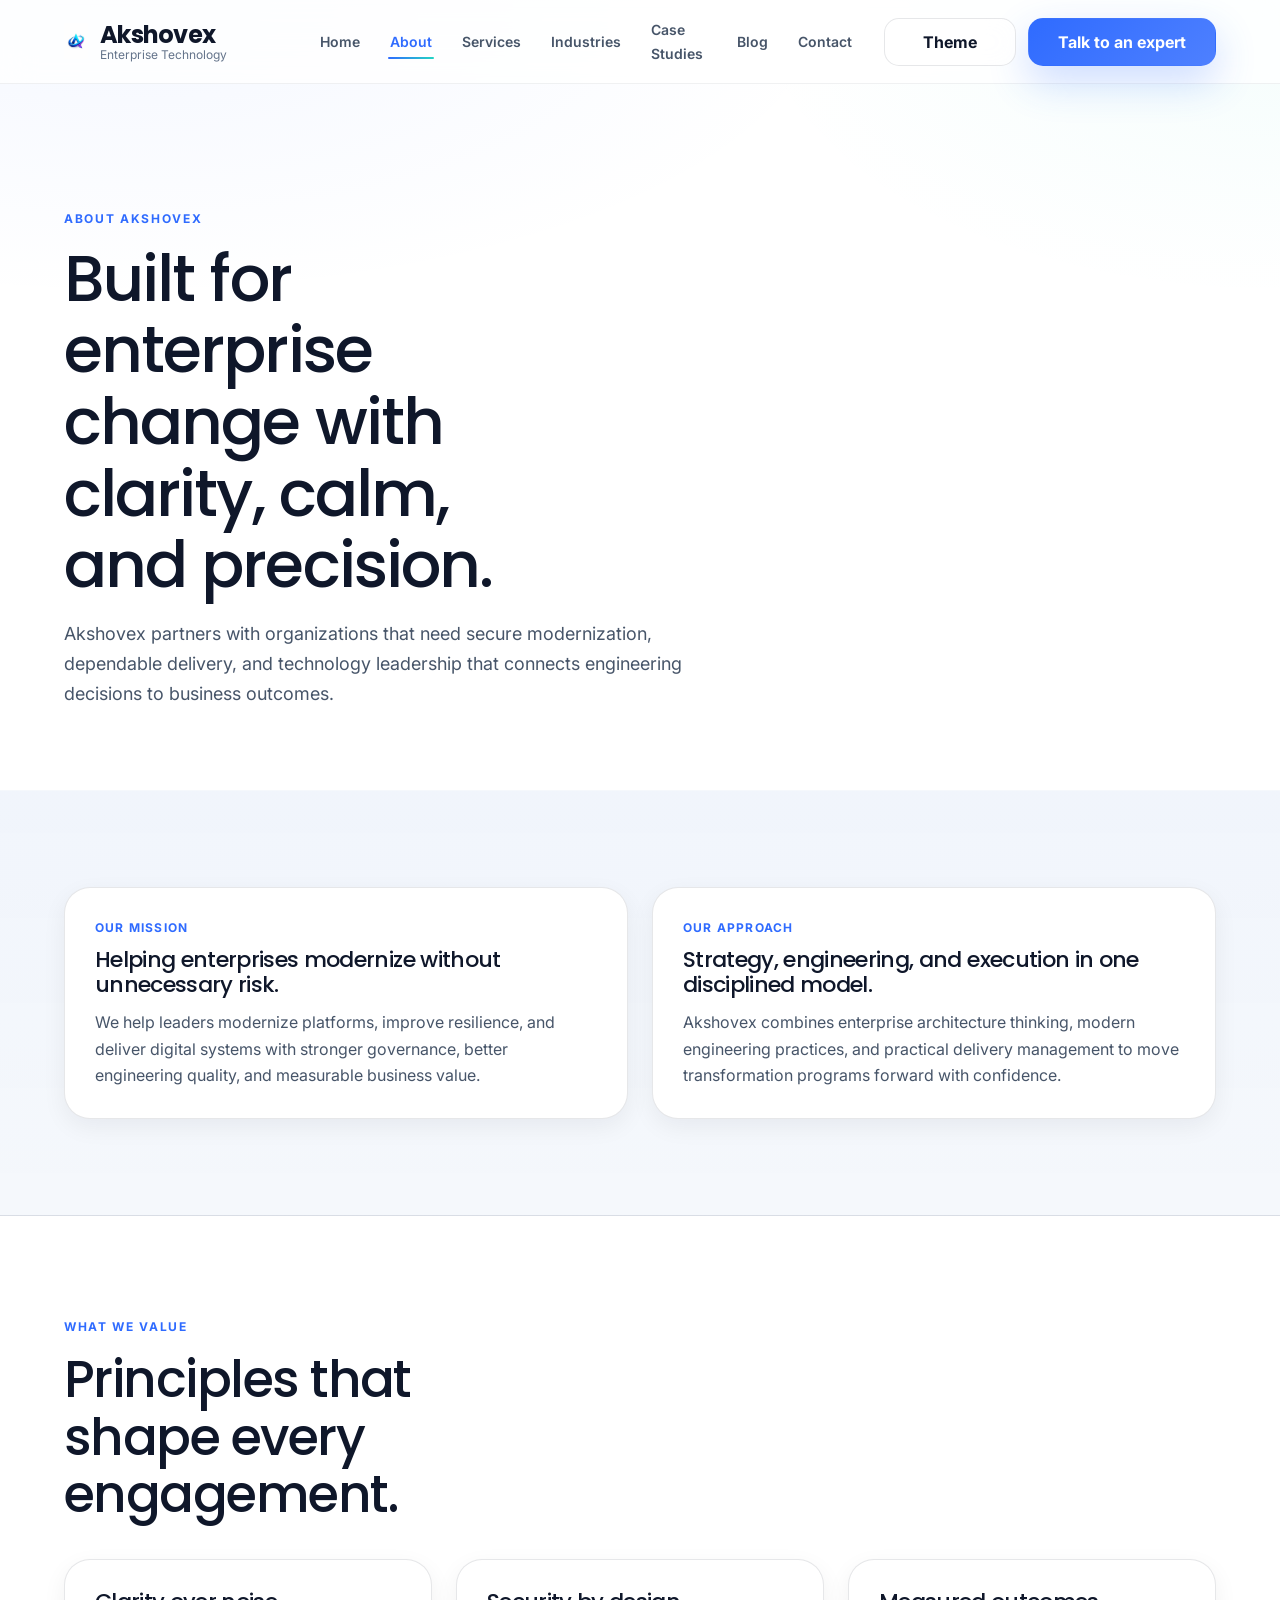
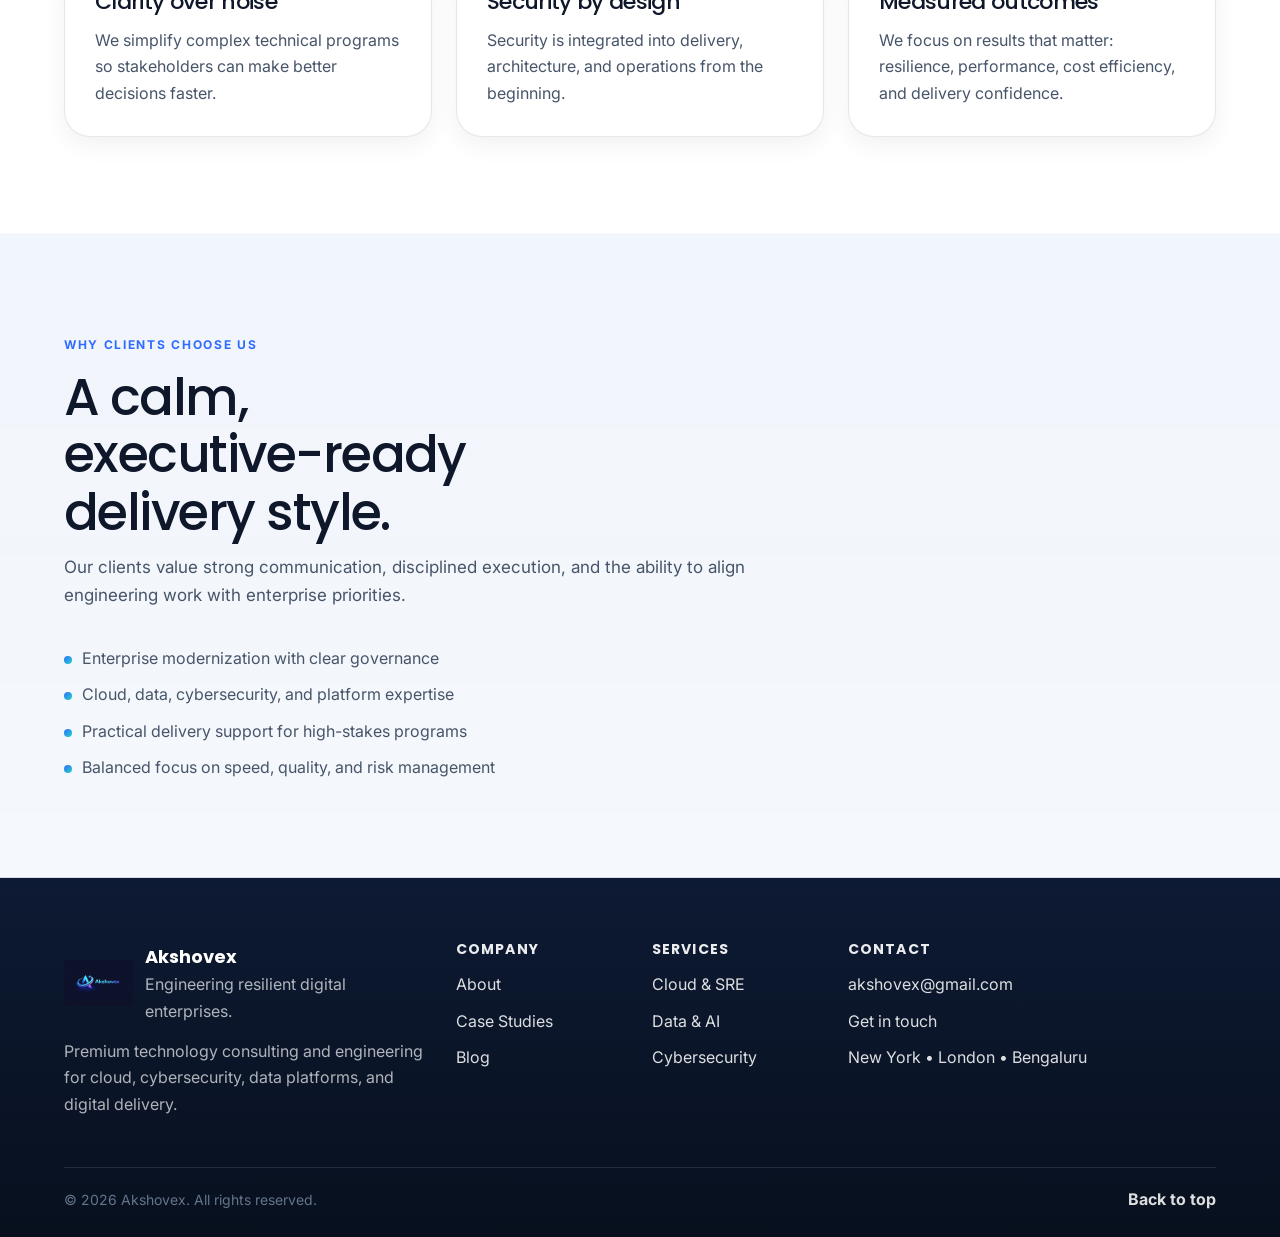
==== commit dda826ee: "Update about.html" ====
--- a/about.html
+++ b/about.html
@@ -1,163 +1,260 @@
 <!doctype html>
-<html lang="en" class="no-js" data-page="home">
+<html lang="en" class="no-js" data-page="about">
 <head>
-<meta charset="utf-8" />
-<meta name="viewport" content="width=device-width, initial-scale=1" />
-
-<title>Akshovex — Engineering resilient digital enterprises</title>
-
-<meta name="description"
-content="Akshovex is a premium enterprise technology partner for cloud, cybersecurity, data platforms, and digital engineering." />
-
-<meta name="theme-color" content="#2F6BFF" />
-<meta name="robots" content="index, follow" />
-<link rel="canonical" href="https://www.akshovex.com/" />
-
-<meta property="og:title" content="Akshovex — Engineering resilient digital enterprises" />
-<meta property="og:description"
-content="Premium enterprise consulting and engineering for cloud, data, security, and digital platforms." />
-
-<meta property="og:type" content="website" />
-<meta property="og:url" content="https://www.akshovex.com/" />
-
-<link rel="icon" href="favicon.ico" sizes="any" />
-
-<link rel="preconnect" href="https://fonts.googleapis.com" />
-<link rel="preconnect" href="https://fonts.gstatic.com" crossorigin />
-
-<link href="https://fonts.googleapis.com/css2?family=Inter:wght@400;500;600;700&family=Poppins:wght@600;700;800&display=swap" rel="stylesheet"/>
-
-<link href="https://cdn.jsdelivr.net/npm/bootstrap@5.3.3/dist/css/bootstrap.min.css" rel="stylesheet"/>
-
-<!-- FIXED CSS PATH -->
-<link rel="stylesheet" href="main.css" />
-
+  <meta charset="utf-8" />
+  <meta name="viewport" content="width=device-width, initial-scale=1" />
+
+  <title>About — Akshovex</title>
+  <meta
+    name="description"
+    content="Learn about Akshovex, our mission, values, and delivery approach for enterprise modernization."
+  />
+  <meta name="theme-color" content="#2F6BFF" />
+  <meta name="robots" content="index, follow" />
+
+  <link rel="icon" href="favicon.ico" sizes="any" />
+
+  <link rel="preconnect" href="https://fonts.googleapis.com" />
+  <link rel="preconnect" href="https://fonts.gstatic.com" crossorigin />
+  <link
+    href="https://fonts.googleapis.com/css2?family=Inter:wght@400;500;600;700&family=Poppins:wght@600;700;800&display=swap"
+    rel="stylesheet"
+  />
+
+  <link
+    href="https://cdn.jsdelivr.net/npm/bootstrap@5.3.3/dist/css/bootstrap.min.css"
+    rel="stylesheet"
+  />
+
+  <link rel="stylesheet" href="main.css" />
 </head>
 
 <body>
-
-<header class="site-header" id="top">
-
-<div class="container">
-<div class="site-header__inner">
-
-<a class="brand" href="index.html">
-
-<span class="brand__mark">
-<img src="logo-icon.png" alt="Akshovex logo" height="40">
-</span>
-
-<span class="brand__text">
-<span class="brand__name">Akshovex</span>
-<span class="brand__tag">Enterprise Technology</span>
-</span>
-
-</a>
-
-<nav class="site-nav">
-
-<button class="site-nav__toggle" id="navToggle" type="button">
-<span class="site-nav__toggle-line"></span>
-</button>
-
-<div class="site-nav__menu" id="navMenu">
-
-<a class="site-nav__link is-active" href="index.html">Home</a>
-<a class="site-nav__link" href="about.html">About</a>
-<a class="site-nav__link" href="services.html">Services</a>
-<a class="site-nav__link" href="industries.html">Industries</a>
-<a class="site-nav__link" href="case-studies.html">Case Studies</a>
-<a class="site-nav__link" href="blog.html">Blog</a>
-<a class="site-nav__link" href="contact.html">Contact</a>
-
-</div>
-
-</nav>
-</div>
-</div>
-</header>
-
-<main id="main">
-
-<section class="hero section hero--premium">
-
-<div class="container">
-<div class="row align-items-center">
-
-<div class="col-lg-6">
-
-<h1 class="hero__title">
-Premium enterprise delivery with calm, measurable precision.
-</h1>
-
-<p class="hero__text">
-Akshovex helps modern organizations modernize platforms,
-strengthen cyber resilience,
-and deliver mission-critical digital systems with board-level confidence.
-</p>
-
-<a class="btn btn--primary" href="contact.html">
-Talk to an expert
-</a>
-
-</div>
-
-<div class="col-lg-6">
-
-<div class="hero-panel">
-
-<h3>Cloud modernization</h3>
-<p>Landing zones, migration, SRE, and cost optimization.</p>
-
-<h3>Data platforms</h3>
-<p>Governed analytics, data products, and platform strategy.</p>
-
-<h3>Cyber resilience</h3>
-<p>IAM, Zero Trust, AppSec, and risk-aware delivery.</p>
-
-</div>
-
-</div>
-</div>
-</div>
-</section>
-
-</main>
-
-<footer class="site-footer">
-
-<div class="container">
-
-<div class="footer-brand__top">
-
-<span class="brand__mark">
-<img src="logofull-icon.png" alt="Akshovex logo" height="45">
-</span>
-
-<div>
-<div class="footer-brand__name">Akshovex</div>
-<div class="footer-brand__tag">
-Engineering resilient digital enterprises.
-</div>
-</div>
-
-</div>
-
-<p>
-Premium technology consulting and engineering for cloud,
-cybersecurity, data platforms, and digital delivery.
-</p>
-
-<small>
-© <span id="year"></span> Akshovex. All rights reserved.
-</small>
-
-</div>
-
-</footer>
-
-<!-- FIXED JS PATH -->
-<script src="main.js" defer></script>
-
+  <a class="skip-link" href="#main">Skip to content</a>
+
+  <div class="site-loader" id="siteLoader" aria-hidden="true">
+    <div class="site-loader__inner" role="status" aria-label="Loading">
+      <div class="site-loader__spinner"></div>
+      <div class="site-loader__brand">Akshovex</div>
+    </div>
+  </div>
+
+  <button class="back-to-top" id="backToTop" type="button" aria-label="Back to top">
+    ↑
+  </button>
+
+  <header class="site-header" id="top">
+    <div class="container">
+      <div class="site-header__inner">
+        <a class="brand" href="index.html" aria-label="Akshovex home">
+          <span class="brand__mark">
+            <img src="logo-icon.png" alt="Akshovex logo" height="40">
+          </span>
+
+          <span class="brand__text">
+            <span class="brand__name">Akshovex</span>
+            <span class="brand__tag">Enterprise Technology</span>
+          </span>
+        </a>
+
+        <nav class="site-nav" aria-label="Primary navigation">
+          <button
+            class="site-nav__toggle"
+            id="navToggle"
+            type="button"
+            aria-label="Open menu"
+            aria-controls="navMenu"
+            aria-expanded="false"
+          >
+            <span class="site-nav__toggle-line"></span>
+          </button>
+
+          <div class="site-nav__menu" id="navMenu">
+            <a class="site-nav__link" href="index.html">Home</a>
+            <a class="site-nav__link is-active" href="about.html">About</a>
+            <a class="site-nav__link" href="services.html">Services</a>
+            <a class="site-nav__link" href="industries.html">Industries</a>
+            <a class="site-nav__link" href="case-studies.html">Case Studies</a>
+            <a class="site-nav__link" href="blog.html">Blog</a>
+            <a class="site-nav__link" href="contact.html">Contact</a>
+
+            <div class="site-nav__actions">
+              <button
+                class="btn btn--ghost btn--theme"
+                id="themeToggle"
+                type="button"
+                aria-label="Toggle theme"
+                title="Toggle theme"
+              >
+                <span class="btn__label">Theme</span>
+              </button>
+
+              <a class="btn btn--primary" href="contact.html">
+                <span class="btn__label">Talk to an expert</span>
+              </a>
+            </div>
+          </div>
+        </nav>
+      </div>
+    </div>
+  </header>
+
+  <main id="main">
+    <section class="page-hero section">
+      <div class="container">
+        <p class="eyebrow">About Akshovex</p>
+        <h1 class="hero__title">Built for enterprise change with clarity, calm, and precision.</h1>
+        <p class="hero__text">
+          Akshovex partners with organizations that need secure modernization, dependable delivery,
+          and technology leadership that connects engineering decisions to business outcomes.
+        </p>
+      </div>
+    </section>
+
+    <section class="section section--alt">
+      <div class="container">
+        <div class="row g-4">
+          <div class="col-lg-6">
+            <div class="card">
+              <p class="card__meta">Our mission</p>
+              <h2 class="card__title">Helping enterprises modernize without unnecessary risk.</h2>
+              <p class="card__text">
+                We help leaders modernize platforms, improve resilience, and deliver digital systems
+                with stronger governance, better engineering quality, and measurable business value.
+              </p>
+            </div>
+          </div>
+
+          <div class="col-lg-6">
+            <div class="card">
+              <p class="card__meta">Our approach</p>
+              <h2 class="card__title">Strategy, engineering, and execution in one disciplined model.</h2>
+              <p class="card__text">
+                Akshovex combines enterprise architecture thinking, modern engineering practices,
+                and practical delivery management to move transformation programs forward with confidence.
+              </p>
+            </div>
+          </div>
+        </div>
+      </div>
+    </section>
+
+    <section class="section">
+      <div class="container">
+        <div class="section-heading">
+          <p class="section-heading__kicker">What we value</p>
+          <h2 class="section-heading__title">Principles that shape every engagement.</h2>
+        </div>
+
+        <div class="row g-4">
+          <div class="col-md-6 col-lg-4">
+            <div class="card">
+              <h3 class="card__title">Clarity over noise</h3>
+              <p class="card__text">
+                We simplify complex technical programs so stakeholders can make better decisions faster.
+              </p>
+            </div>
+          </div>
+
+          <div class="col-md-6 col-lg-4">
+            <div class="card">
+              <h3 class="card__title">Security by design</h3>
+              <p class="card__text">
+                Security is integrated into delivery, architecture, and operations from the beginning.
+              </p>
+            </div>
+          </div>
+
+          <div class="col-md-6 col-lg-4">
+            <div class="card">
+              <h3 class="card__title">Measured outcomes</h3>
+              <p class="card__text">
+                We focus on results that matter: resilience, performance, cost efficiency, and delivery confidence.
+              </p>
+            </div>
+          </div>
+        </div>
+      </div>
+    </section>
+
+    <section class="section section--alt">
+      <div class="container">
+        <div class="section-heading">
+          <p class="section-heading__kicker">Why clients choose us</p>
+          <h2 class="section-heading__title">A calm, executive-ready delivery style.</h2>
+          <p class="section-heading__text">
+            Our clients value strong communication, disciplined execution, and the ability to align
+            engineering work with enterprise priorities.
+          </p>
+        </div>
+
+        <ul class="feature-list">
+          <li>Enterprise modernization with clear governance</li>
+          <li>Cloud, data, cybersecurity, and platform expertise</li>
+          <li>Practical delivery support for high-stakes programs</li>
+          <li>Balanced focus on speed, quality, and risk management</li>
+        </ul>
+      </div>
+    </section>
+  </main>
+
+  <footer class="site-footer" aria-label="Footer">
+    <div class="container">
+      <div class="row gy-4">
+        <div class="col-lg-4">
+          <div class="footer-brand">
+            <div class="footer-brand__top">
+              <span class="brand__mark">
+                <img src="logofull-icon.png" alt="Akshovex logo" height="45">
+              </span>
+
+              <div>
+                <div class="footer-brand__name">Akshovex</div>
+                <div class="footer-brand__tag">Engineering resilient digital enterprises.</div>
+              </div>
+            </div>
+
+            <p class="footer-brand__text">
+              Premium technology consulting and engineering for cloud, cybersecurity, data platforms, and digital delivery.
+            </p>
+          </div>
+        </div>
+
+        <div class="col-6 col-lg-2">
+          <h3 class="footer-title">Company</h3>
+          <ul class="footer-list">
+            <li><a href="about.html">About</a></li>
+            <li><a href="case-studies.html">Case Studies</a></li>
+            <li><a href="blog.html">Blog</a></li>
+          </ul>
+        </div>
+
+        <div class="col-6 col-lg-2">
+          <h3 class="footer-title">Services</h3>
+          <ul class="footer-list">
+            <li><a href="services.html">Cloud &amp; SRE</a></li>
+            <li><a href="services.html">Data &amp; AI</a></li>
+            <li><a href="services.html">Cybersecurity</a></li>
+          </ul>
+        </div>
+
+        <div class="col-lg-4">
+          <h3 class="footer-title">Contact</h3>
+          <ul class="footer-list footer-contact-list">
+            <li><a href="mailto:akshovex@gmail.com"><span>akshovex@gmail.com</span></a></li>
+            <li><a href="contact.html"><span>Get in touch</span></a></li>
+            <li><span class="footer-contact-item"><span>New York • London • Bengaluru</span></span></li>
+          </ul>
+        </div>
+      </div>
+
+      <div class="site-footer__bottom">
+        <small>© <span id="year"></span> Akshovex. All rights reserved.</small>
+        <a class="text-link" href="#top">Back to top</a>
+      </div>
+    </div>
+  </footer>
+
+  <script src="main.js" defer></script>
 </body>
 </html>
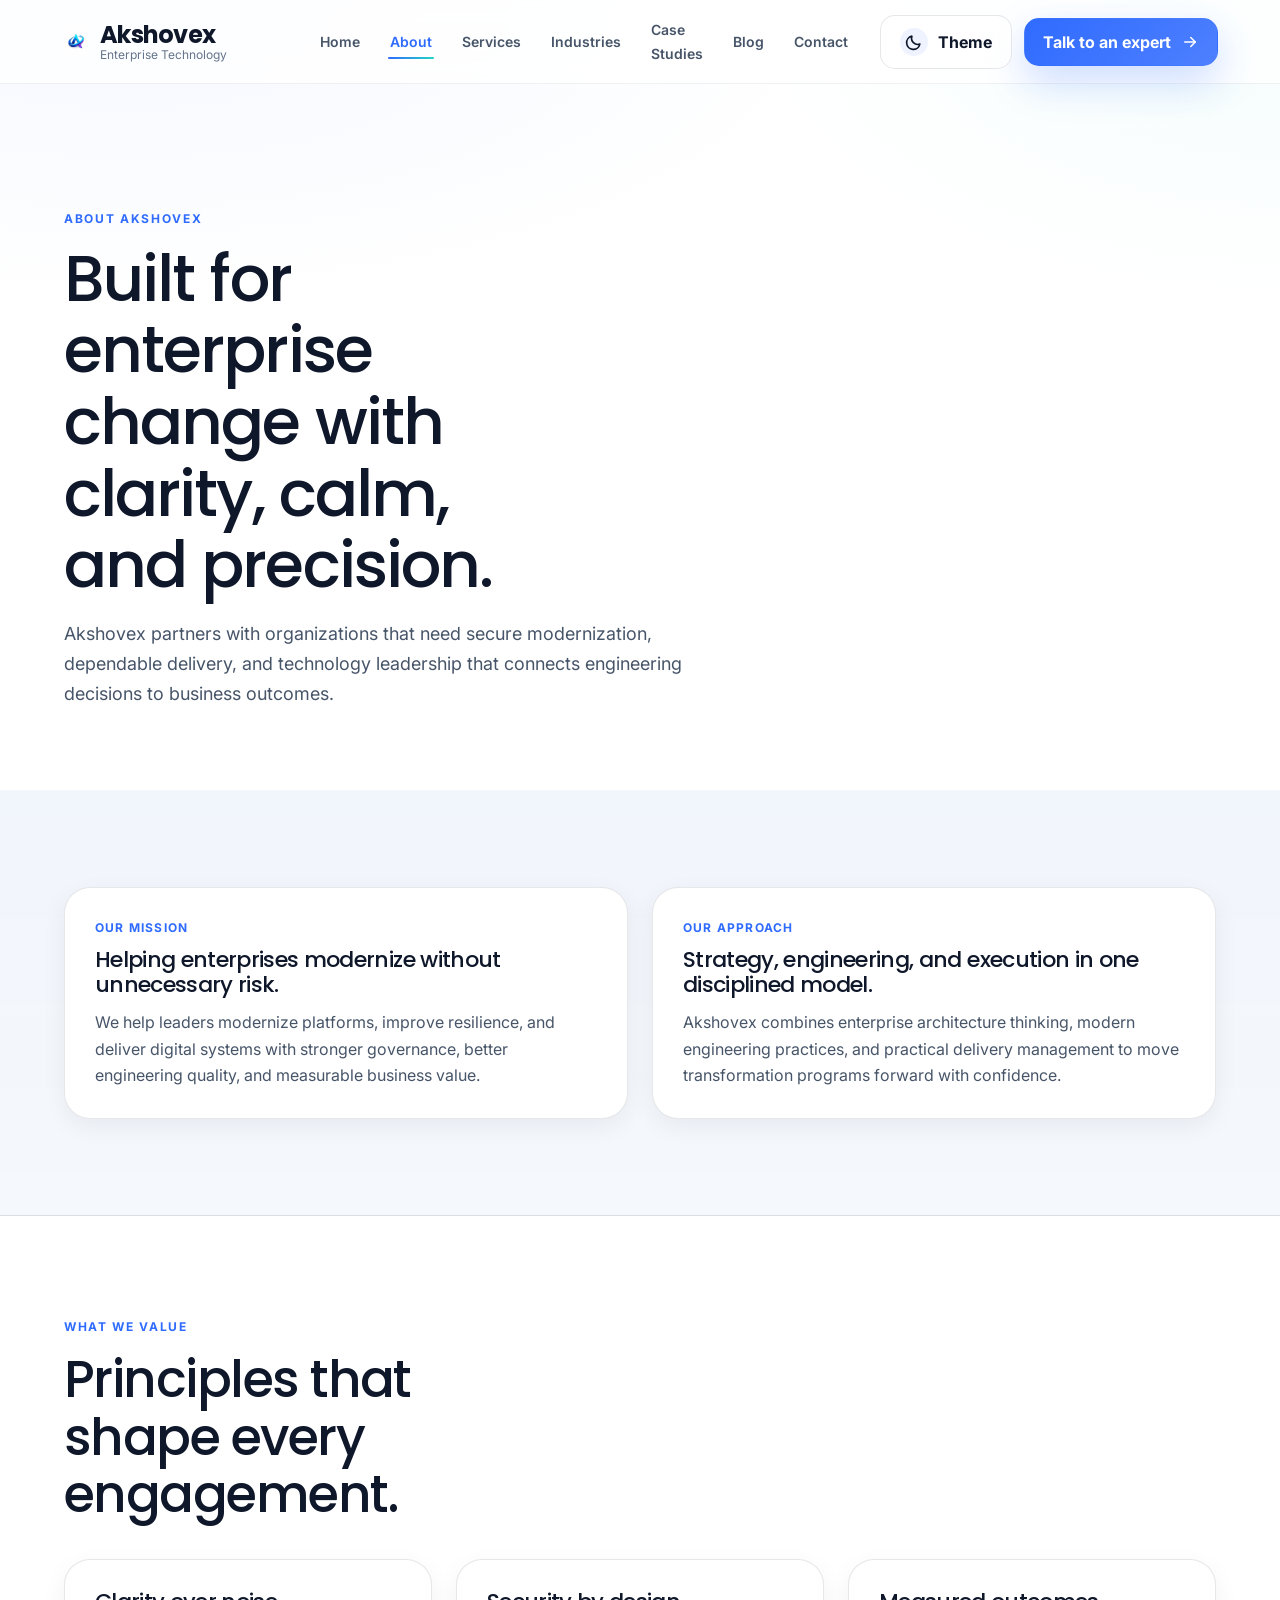
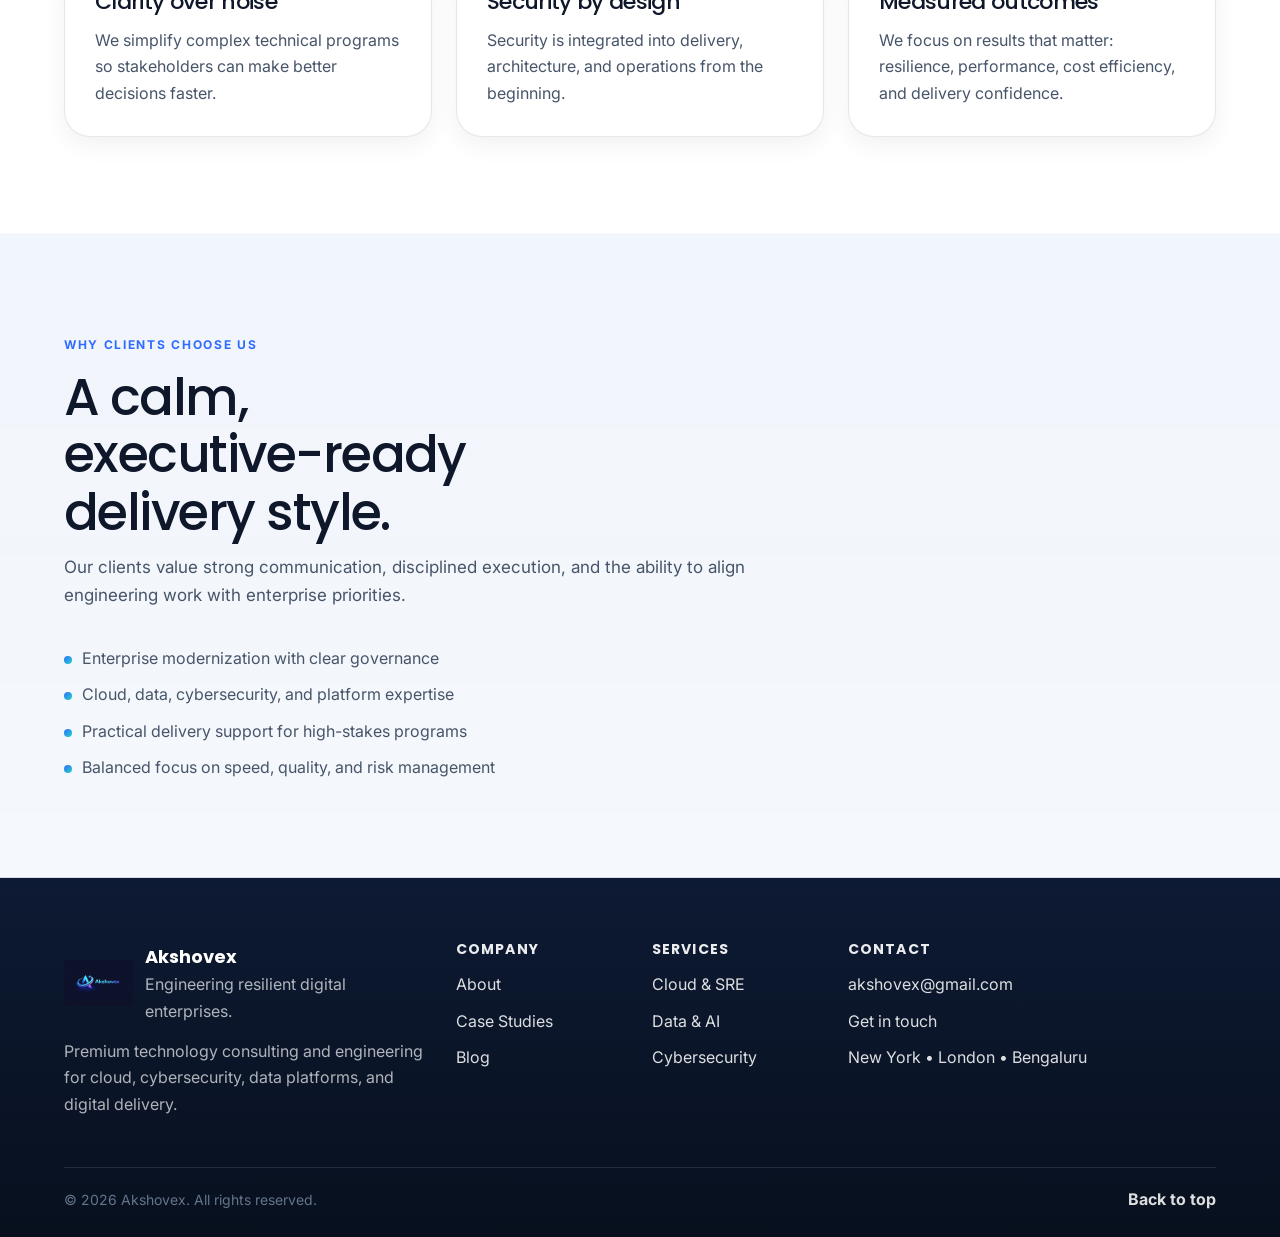
==== commit 251e8c6d: "Update about.html" ====
--- a/about.html
+++ b/about.html
@@ -12,8 +12,6 @@
   <meta name="theme-color" content="#2F6BFF" />
   <meta name="robots" content="index, follow" />
 
-  <link rel="icon" href="favicon.ico" sizes="any" />
-
   <link rel="preconnect" href="https://fonts.googleapis.com" />
   <link rel="preconnect" href="https://fonts.gstatic.com" crossorigin />
   <link
@@ -30,6 +28,34 @@
 </head>
 
 <body>
+  <svg xmlns="http://www.w3.org/2000/svg" style="position:absolute;width:0;height:0;overflow:hidden">
+    <symbol id="icon-arrow" viewBox="0 0 24 24">
+      <path d="M5 12h14" fill="none" stroke="currentColor" stroke-width="2" stroke-linecap="round" stroke-linejoin="round"/>
+      <path d="M13 6l6 6-6 6" fill="none" stroke="currentColor" stroke-width="2" stroke-linecap="round" stroke-linejoin="round"/>
+    </symbol>
+
+    <symbol id="icon-arrow-up" viewBox="0 0 24 24">
+      <path d="M12 19V5" fill="none" stroke="currentColor" stroke-width="2" stroke-linecap="round" stroke-linejoin="round"/>
+      <path d="M6 11l6-6 6 6" fill="none" stroke="currentColor" stroke-width="2" stroke-linecap="round" stroke-linejoin="round"/>
+    </symbol>
+
+    <symbol id="icon-moon" viewBox="0 0 24 24">
+      <path d="M19 14.5A7.5 7.5 0 0 1 9.5 5a8 8 0 1 0 9.5 9.5z" fill="none" stroke="currentColor" stroke-width="2" stroke-linecap="round" stroke-linejoin="round"/>
+    </symbol>
+
+    <symbol id="icon-sun" viewBox="0 0 24 24">
+      <circle cx="12" cy="12" r="4" fill="none" stroke="currentColor" stroke-width="2" stroke-linecap="round" stroke-linejoin="round"/>
+      <path d="M12 2v2.5" fill="none" stroke="currentColor" stroke-width="2" stroke-linecap="round" stroke-linejoin="round"/>
+      <path d="M12 19.5V22" fill="none" stroke="currentColor" stroke-width="2" stroke-linecap="round" stroke-linejoin="round"/>
+      <path d="M2 12h2.5" fill="none" stroke="currentColor" stroke-width="2" stroke-linecap="round" stroke-linejoin="round"/>
+      <path d="M19.5 12H22" fill="none" stroke="currentColor" stroke-width="2" stroke-linecap="round" stroke-linejoin="round"/>
+      <path d="M4.9 4.9l1.8 1.8" fill="none" stroke="currentColor" stroke-width="2" stroke-linecap="round" stroke-linejoin="round"/>
+      <path d="M17.3 17.3l1.8 1.8" fill="none" stroke="currentColor" stroke-width="2" stroke-linecap="round" stroke-linejoin="round"/>
+      <path d="M4.9 19.1l1.8-1.8" fill="none" stroke="currentColor" stroke-width="2" stroke-linecap="round" stroke-linejoin="round"/>
+      <path d="M17.3 6.7l1.8-1.8" fill="none" stroke="currentColor" stroke-width="2" stroke-linecap="round" stroke-linejoin="round"/>
+    </symbol>
+  </svg>
+
   <a class="skip-link" href="#main">Skip to content</a>
 
   <div class="site-loader" id="siteLoader" aria-hidden="true">
@@ -40,7 +66,9 @@
   </div>
 
   <button class="back-to-top" id="backToTop" type="button" aria-label="Back to top">
-    ↑
+    <svg class="icon" aria-hidden="true">
+      <use href="#icon-arrow-up"></use>
+    </svg>
   </button>
 
   <header class="site-header" id="top">
@@ -48,7 +76,7 @@
       <div class="site-header__inner">
         <a class="brand" href="index.html" aria-label="Akshovex home">
           <span class="brand__mark">
-            <img src="logo-icon.png" alt="Akshovex logo" height="40">
+            <img src="logo-icon.png" alt="Akshovex logo">
           </span>
 
           <span class="brand__text">
@@ -86,11 +114,21 @@
                 aria-label="Toggle theme"
                 title="Toggle theme"
               >
+                <span class="btn__icon btn__icon--theme" aria-hidden="true">
+                  <svg class="icon icon--theme" id="themeIcon" viewBox="0 0 24 24">
+                    <use href="#icon-moon"></use>
+                  </svg>
+                </span>
                 <span class="btn__label">Theme</span>
               </button>
 
               <a class="btn btn--primary" href="contact.html">
                 <span class="btn__label">Talk to an expert</span>
+                <span class="btn__icon" aria-hidden="true">
+                  <svg class="icon">
+                    <use href="#icon-arrow"></use>
+                  </svg>
+                </span>
               </a>
             </div>
           </div>
@@ -205,7 +243,7 @@
           <div class="footer-brand">
             <div class="footer-brand__top">
               <span class="brand__mark">
-                <img src="logofull-icon.png" alt="Akshovex logo" height="45">
+                <img src="logo-full.png" alt="Akshovex logo">
               </span>
 
               <div>
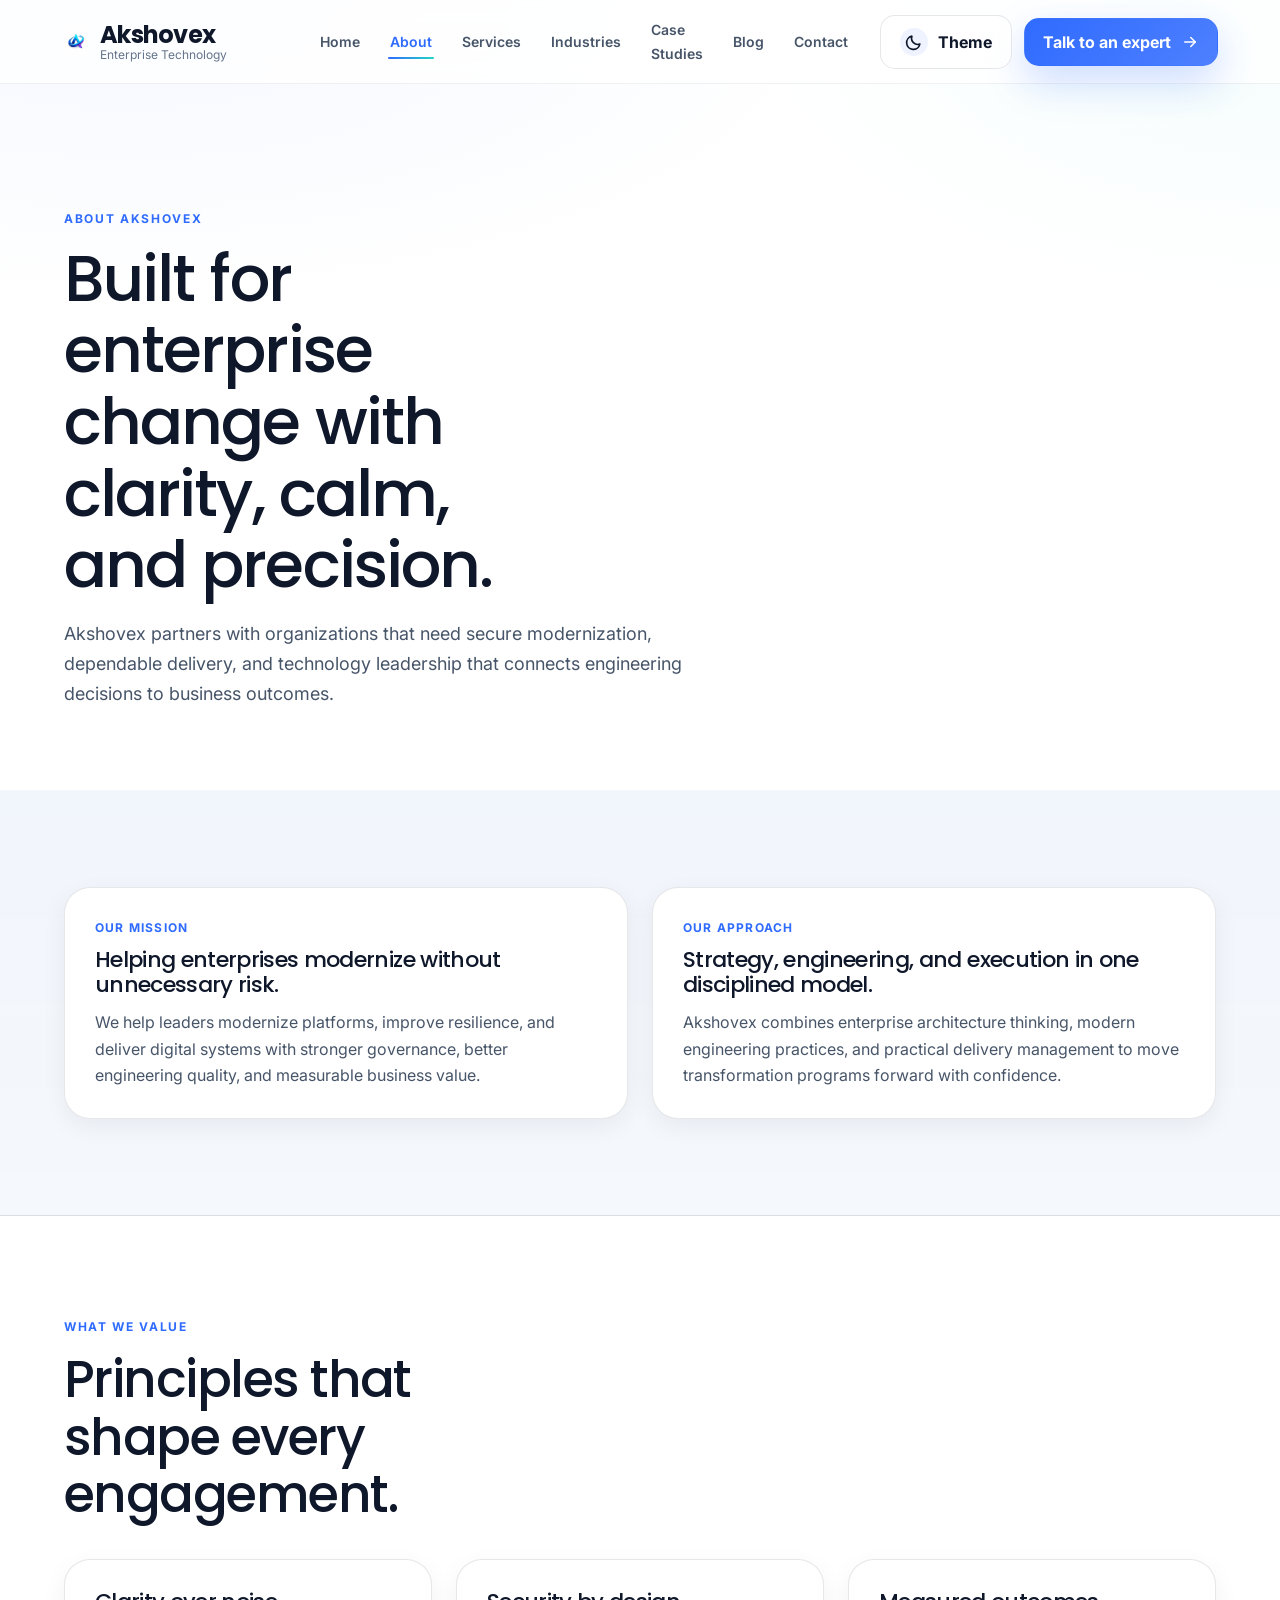
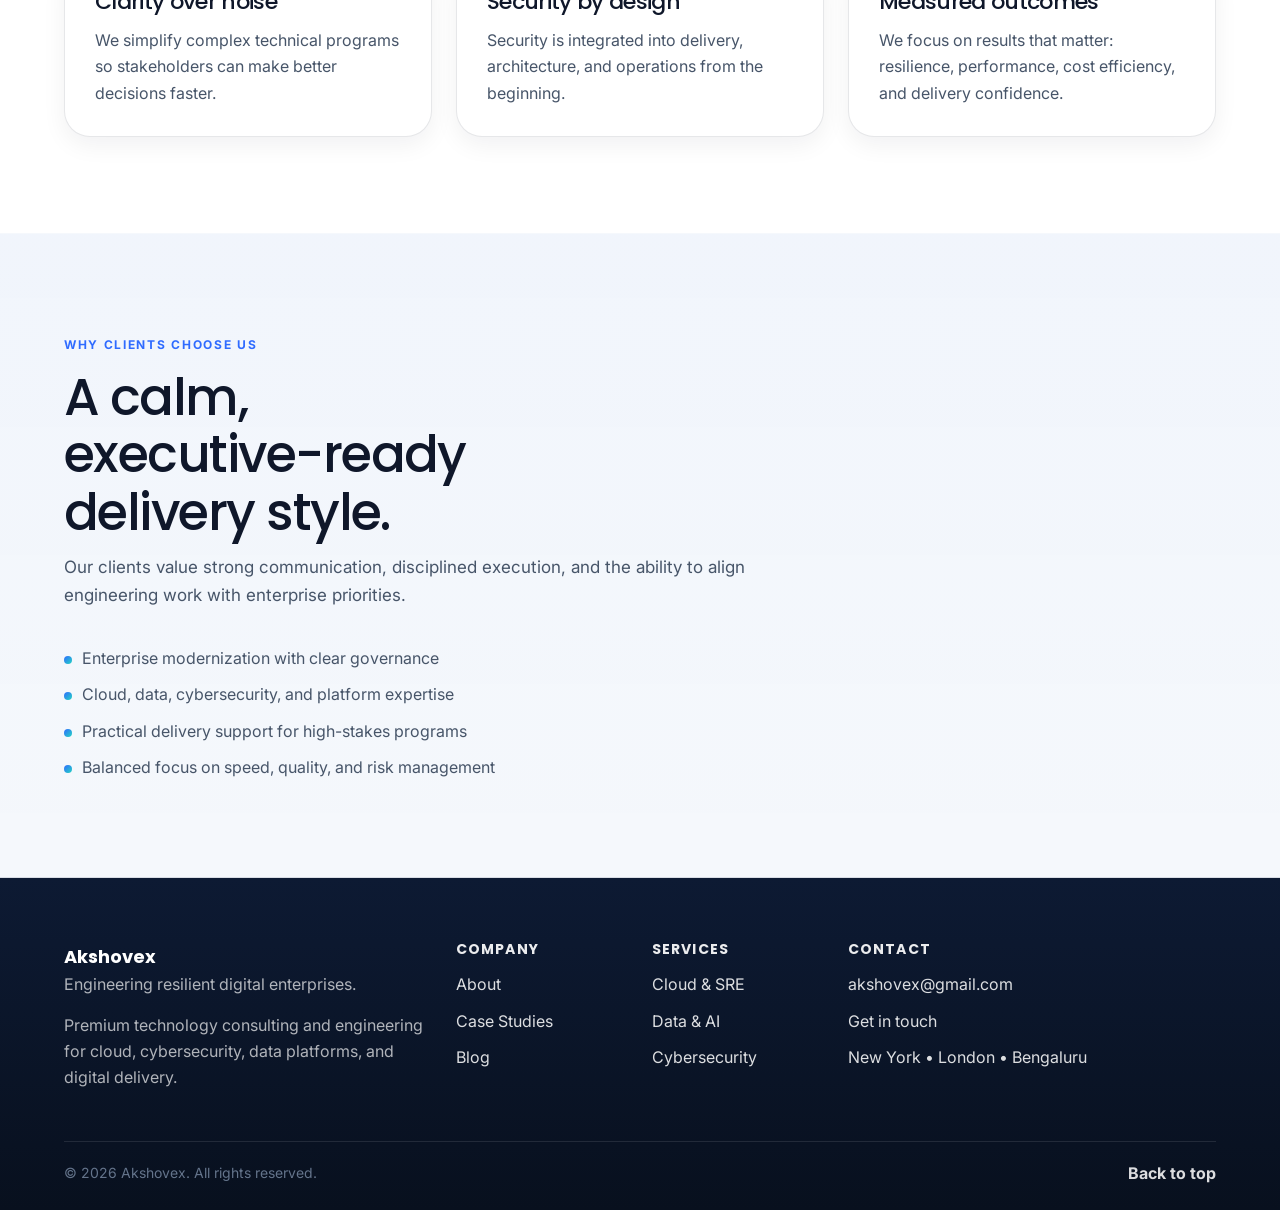
==== commit a41a022a: "Update about.html" ====
--- a/about.html
+++ b/about.html
@@ -242,10 +242,6 @@
         <div class="col-lg-4">
           <div class="footer-brand">
             <div class="footer-brand__top">
-              <span class="brand__mark">
-                <img src="logo-full.png" alt="Akshovex logo">
-              </span>
-
               <div>
                 <div class="footer-brand__name">Akshovex</div>
                 <div class="footer-brand__tag">Engineering resilient digital enterprises.</div>
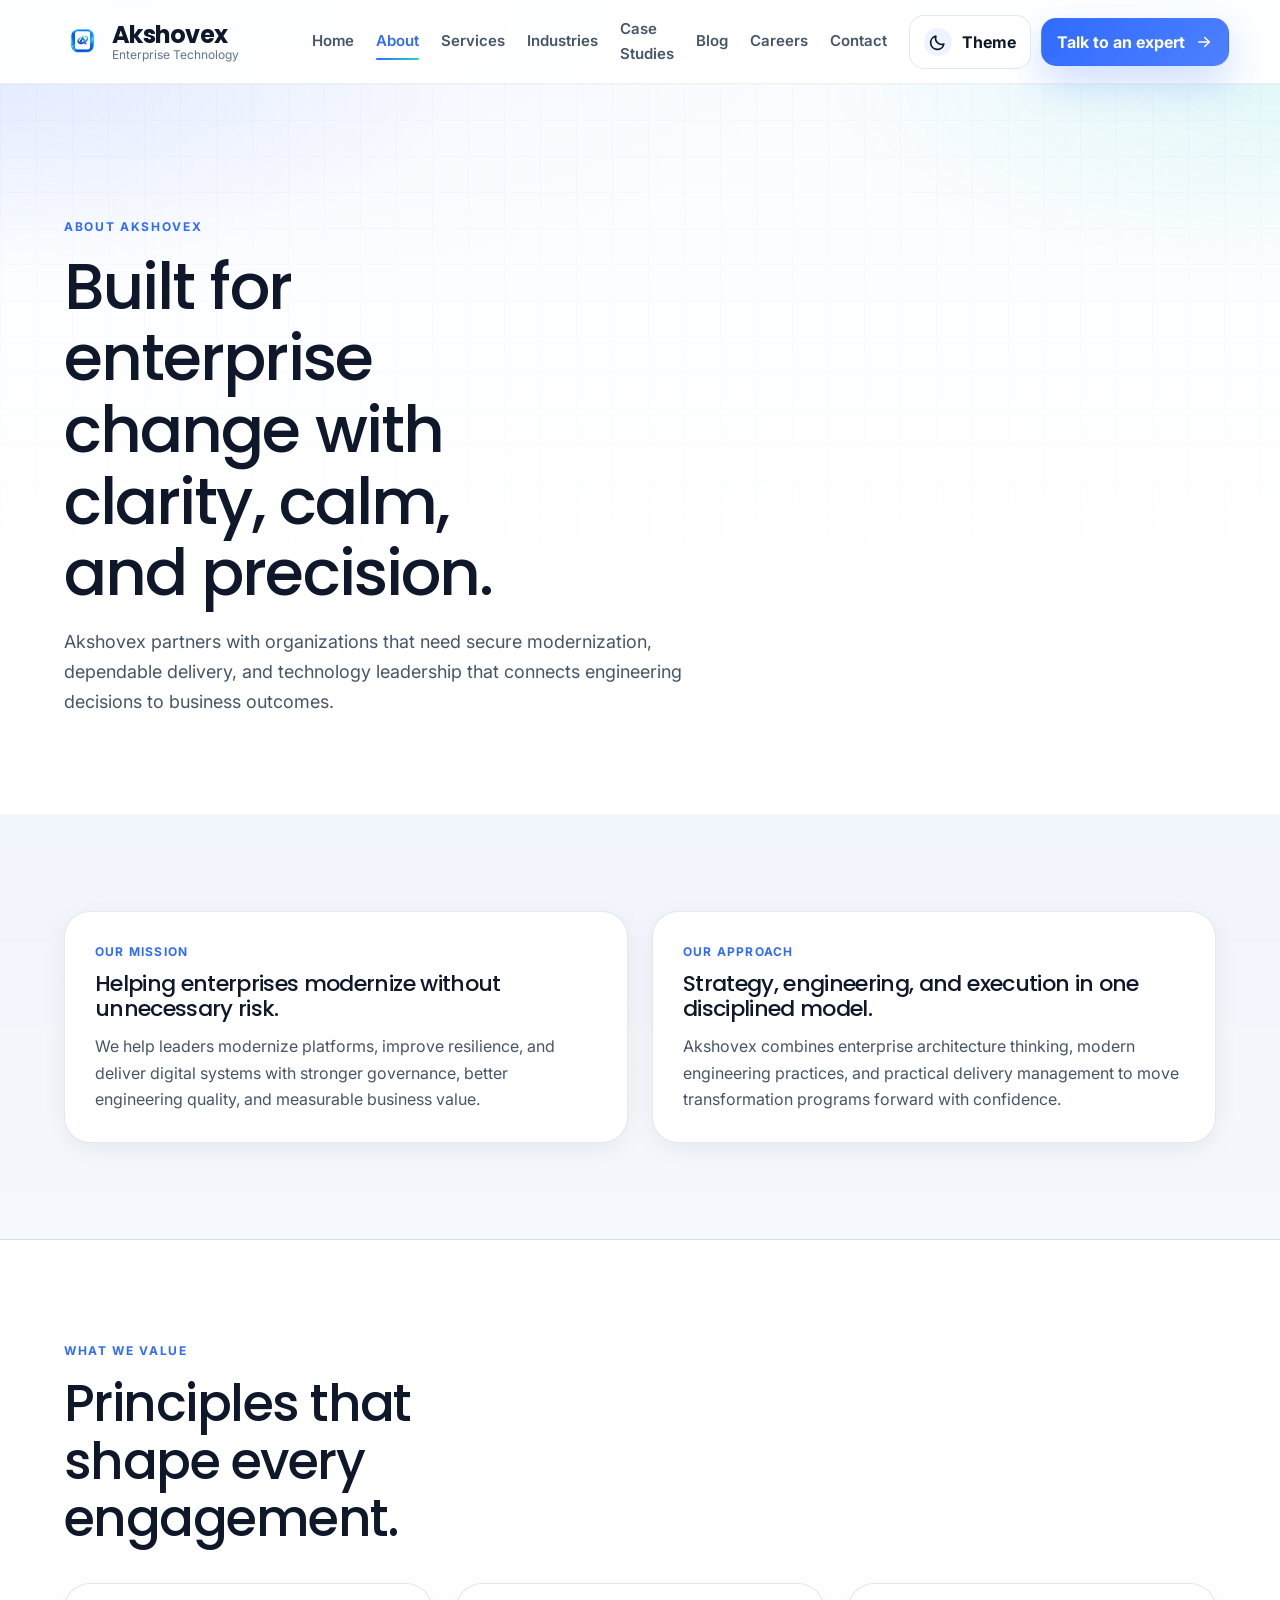
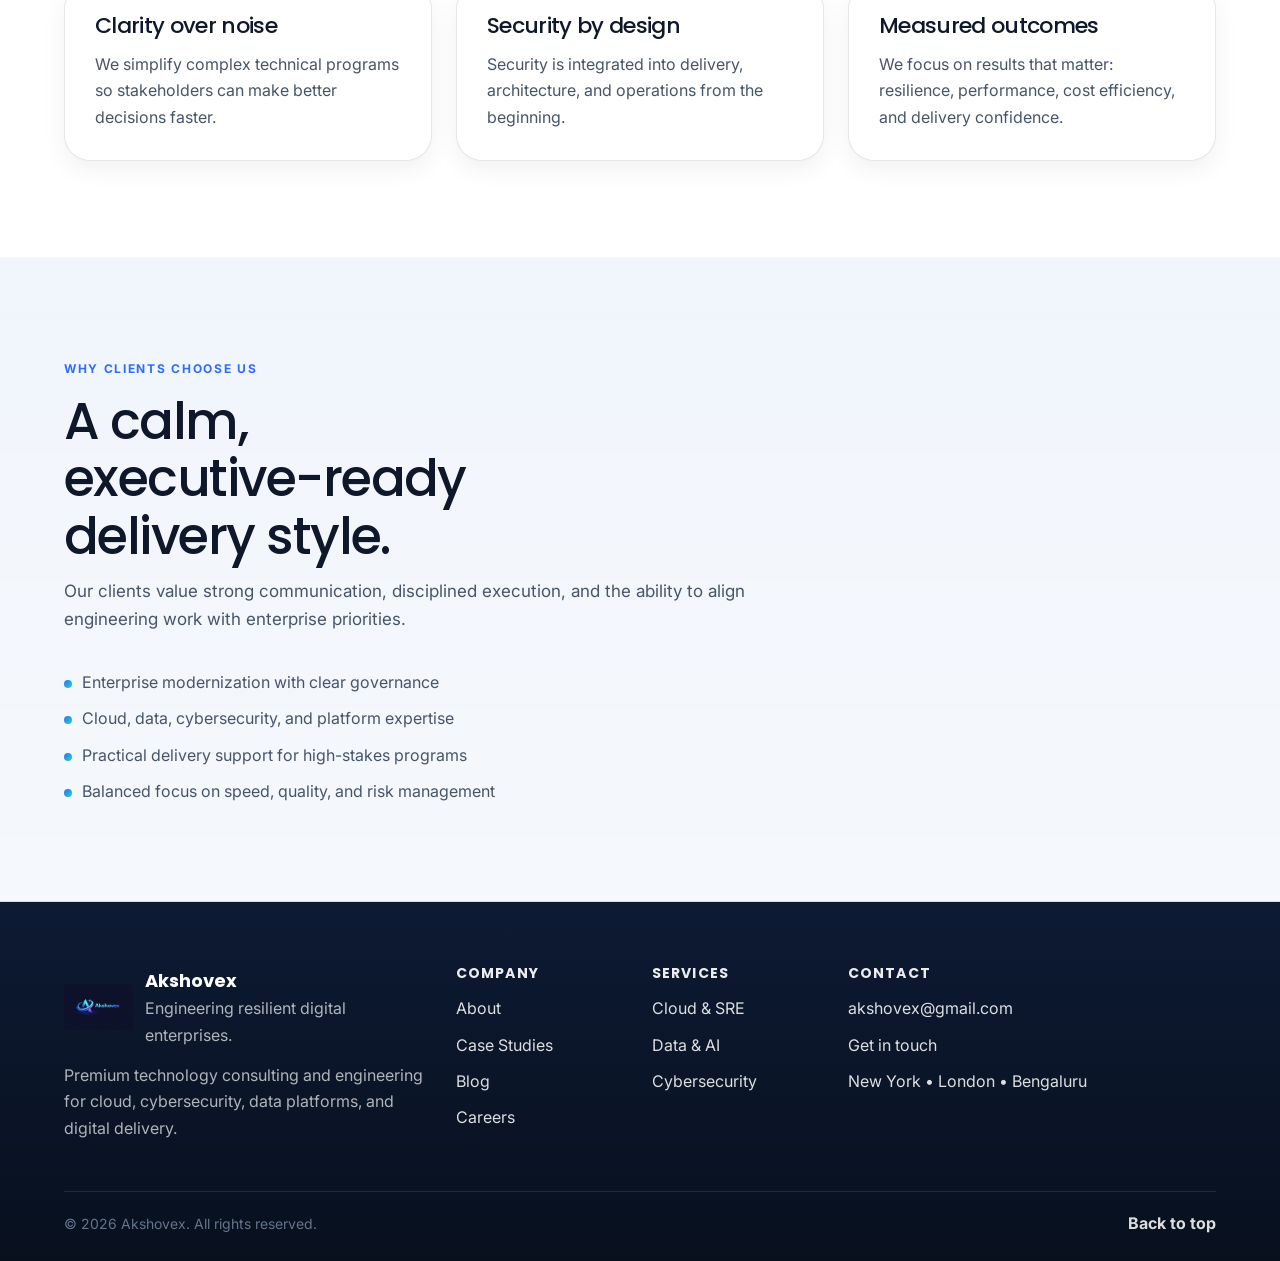
==== commit 6bfe0b72: "Update about.html" ====
--- a/about.html
+++ b/about.html
@@ -104,6 +104,7 @@
             <a class="site-nav__link" href="industries.html">Industries</a>
             <a class="site-nav__link" href="case-studies.html">Case Studies</a>
             <a class="site-nav__link" href="blog.html">Blog</a>
+            <a class="site-nav__link" href="careers.html">Careers</a>
             <a class="site-nav__link" href="contact.html">Contact</a>
 
             <div class="site-nav__actions">
@@ -242,6 +243,9 @@
         <div class="col-lg-4">
           <div class="footer-brand">
             <div class="footer-brand__top">
+              <span class="brand__mark">
+                <img src="logo-full.png" alt="Akshovex logo">
+              </span>
               <div>
                 <div class="footer-brand__name">Akshovex</div>
                 <div class="footer-brand__tag">Engineering resilient digital enterprises.</div>
@@ -260,6 +264,7 @@
             <li><a href="about.html">About</a></li>
             <li><a href="case-studies.html">Case Studies</a></li>
             <li><a href="blog.html">Blog</a></li>
+            <li><a href="careers.html">Careers</a></li>
           </ul>
         </div>
 
--- a/main.css
+++ b/main.css
@@ -1747,4 +1747,667 @@
   width: auto;
   max-width: 100%;
   object-fit: contain;
-}+}
+/* =========================================================
+   EASYDAISY CHATBOT
+   Enterprise branded assistant
+   ========================================================= */
+
+.ak-chatbot-toggle {
+  position: fixed;
+  right: 22px;
+  bottom: 88px;
+  width: 84px;
+  height: 84px;
+  padding: 0;
+  border: none;
+  border-radius: 0;
+  background: transparent;
+  display: flex;
+  align-items: center;
+  justify-content: center;
+  box-shadow: none;
+  z-index: 1300;
+  transition: transform var(--transition-fast), filter var(--transition-fast);
+}
+
+.ak-chatbot-toggle:hover {
+  transform: translateY(-3px) scale(1.02);
+  filter: drop-shadow(0 14px 28px rgba(47, 107, 255, 0.18));
+}
+
+.ak-chatbot-toggle__ring {
+  display: none;
+}
+
+.ak-chatbot-toggle__logo {
+  width: 84px;
+  height: 84px;
+  display: flex;
+  align-items: center;
+  justify-content: center;
+}
+
+.ak-chatbot-toggle__logo img {
+  width: 100%;
+  height: 100%;
+  object-fit: contain;
+  display: block;
+  background: transparent;
+}
+
+/* CHAT WINDOW */
+
+.ak-chatbot {
+  position: fixed;
+  right: 22px;
+  bottom: 160px;
+  width: 360px;
+  max-width: calc(100vw - 24px);
+  border-radius: 24px;
+  background: var(--surface);
+  border: 1px solid var(--border);
+  box-shadow: var(--shadow-lg);
+  overflow: hidden;
+  z-index: 1299;
+  opacity: 0;
+  visibility: hidden;
+  transform: translateY(16px);
+  transition:
+    opacity var(--transition-fast),
+    transform var(--transition-fast),
+    visibility var(--transition-fast);
+}
+
+.ak-chatbot.is-open {
+  opacity: 1;
+  visibility: visible;
+  transform: translateY(0);
+}
+
+/* HEADER */
+
+.ak-chatbot__header {
+  padding: 16px 18px;
+  display: flex;
+  justify-content: space-between;
+  align-items: center;
+  background:
+    linear-gradient(135deg, rgba(47, 107, 255, 0.08), rgba(35, 213, 195, 0.05)),
+    var(--surface);
+  border-bottom: 1px solid var(--border);
+}
+
+.ak-chatbot__brand {
+  display: flex;
+  align-items: center;
+  gap: 10px;
+}
+
+.ak-chatbot__avatar {
+  position: relative;
+  width: 42px;
+  height: 42px;
+  border-radius: 12px;
+  background: rgba(47, 107, 255, 0.1);
+  display: flex;
+  align-items: center;
+  justify-content: center;
+}
+
+.ak-chatbot__avatar img {
+  width: 82%;
+  height: 82%;
+  object-fit: contain;
+  display: block;
+}
+
+.ak-chatbot__status {
+  position: absolute;
+  bottom: 3px;
+  right: 3px;
+  width: 9px;
+  height: 9px;
+  border-radius: 999px;
+  background: var(--success);
+}
+
+.ak-chatbot__title {
+  font-size: 15px;
+  font-weight: 700;
+}
+
+.ak-chatbot__subtitle {
+  font-size: 12px;
+  color: var(--text-faint);
+}
+
+.ak-chatbot__close {
+  font-size: 22px;
+  color: var(--text-soft);
+}
+
+/* BODY */
+
+.ak-chatbot__body {
+  max-height: 320px;
+  overflow-y: auto;
+  padding: 16px;
+  display: flex;
+  flex-direction: column;
+  gap: 14px;
+}
+
+/* MESSAGES */
+
+.ak-chatbot__message {
+  display: flex;
+  gap: 10px;
+}
+
+.ak-chatbot__message--user {
+  justify-content: flex-end;
+}
+
+.ak-chatbot__message-avatar {
+  width: 30px;
+  height: 30px;
+  border-radius: 10px;
+  background: rgba(47, 107, 255, 0.08);
+  display: flex;
+  align-items: center;
+  justify-content: center;
+}
+
+.ak-chatbot__message-avatar img {
+  width: 82%;
+  height: 82%;
+  object-fit: contain;
+  display: block;
+}
+
+.ak-chatbot__bubble {
+  max-width: 240px;
+  padding: 10px 14px;
+  border-radius: 14px;
+  font-size: 14px;
+  line-height: 1.45;
+}
+
+.ak-chatbot__message--bot .ak-chatbot__bubble {
+  background: rgba(47, 107, 255, 0.08);
+}
+
+.ak-chatbot__message--user .ak-chatbot__bubble {
+  background: linear-gradient(135deg, var(--primary), #4e80ff);
+  color: white;
+}
+
+/* QUICK CHIPS */
+
+.ak-chatbot__quick {
+  display: flex;
+  flex-wrap: wrap;
+  gap: 6px;
+  padding: 12px 16px;
+  border-top: 1px solid var(--border);
+}
+
+.ak-chatbot__chip {
+  padding: 6px 10px;
+  font-size: 12px;
+  border-radius: 999px;
+  border: 1px solid var(--border);
+  background: rgba(47, 107, 255, 0.06);
+  font-weight: 600;
+}
+
+.ak-chatbot__chip:hover {
+  background: rgba(47, 107, 255, 0.1);
+}
+
+/* INPUT */
+
+.ak-chatbot__form {
+  display: flex;
+  gap: 8px;
+  padding: 14px;
+  border-top: 1px solid var(--border);
+}
+
+.ak-chatbot__input {
+  flex: 1;
+  padding: 10px 12px;
+  border-radius: 12px;
+  border: 1px solid var(--border);
+  background: var(--surface);
+  color: var(--text);
+}
+
+.ak-chatbot__send {
+  padding: 10px 16px;
+  border-radius: 12px;
+  background: linear-gradient(135deg, var(--primary), #4e80ff);
+  color: white;
+  font-weight: 700;
+}
+
+/* MOBILE */
+
+@media (max-width: 575px) {
+  .ak-chatbot {
+    right: 12px;
+    bottom: 140px;
+    width: calc(100vw - 24px);
+  }
+
+  .ak-chatbot-toggle {
+    right: 16px;
+    bottom: 76px;
+    width: 76px;
+    height: 76px;
+  }
+
+  .ak-chatbot-toggle__logo {
+    width: 76px;
+    height: 76px;
+  }
+}
+/* =========================================================
+   GLOBAL PREMIUM PAGE SYSTEM
+   Inner pages + careers page ready
+   ========================================================= */
+
+/* Page hero improvements */
+.page-hero {
+  position: relative;
+  overflow: hidden;
+  padding-top: 128px;
+  padding-bottom: 72px;
+  background:
+    radial-gradient(700px 280px at 0% 0%, rgba(47, 107, 255, 0.08), transparent 65%),
+    radial-gradient(700px 280px at 100% 0%, rgba(35, 213, 195, 0.08), transparent 65%),
+    linear-gradient(180deg, rgba(47, 107, 255, 0.02), transparent 70%);
+}
+
+.page-hero::before {
+  content: "";
+  position: absolute;
+  inset: 0;
+  background-image:
+    linear-gradient(rgba(47, 107, 255, 0.035) 1px, transparent 1px),
+    linear-gradient(90deg, rgba(47, 107, 255, 0.035) 1px, transparent 1px);
+  background-size: 36px 36px;
+  mask-image: linear-gradient(180deg, rgba(0, 0, 0, 0.75), transparent 90%);
+  -webkit-mask-image: linear-gradient(180deg, rgba(0, 0, 0, 0.75), transparent 90%);
+  pointer-events: none;
+}
+
+html[data-theme="dark"] .page-hero::before {
+  background-image:
+    linear-gradient(rgba(255, 255, 255, 0.03) 1px, transparent 1px),
+    linear-gradient(90deg, rgba(255, 255, 255, 0.03) 1px, transparent 1px);
+}
+
+.page-hero__content {
+  position: relative;
+  z-index: 1;
+  max-width: 860px;
+}
+
+.page-hero__title {
+  margin-bottom: 18px;
+  font-size: clamp(38px, 5vw, 62px);
+  max-width: 12ch;
+}
+
+.page-hero__text {
+  max-width: 62ch;
+  margin-bottom: 0;
+  font-size: 18px;
+}
+
+.page-hero__actions {
+  display: flex;
+  flex-wrap: wrap;
+  gap: 14px;
+  margin-top: 26px;
+}
+
+/* Shared page intro block */
+.page-intro {
+  max-width: 820px;
+  margin-bottom: 36px;
+}
+
+/* Shared premium grid cards */
+.feature-card {
+  height: 100%;
+  padding: 28px;
+  border-radius: var(--radius-lg);
+  border: 1px solid var(--border);
+  background:
+    linear-gradient(180deg, rgba(255, 255, 255, 0.72), rgba(255, 255, 255, 0.56)),
+    var(--surface);
+  box-shadow: var(--shadow-sm);
+  transition:
+    transform var(--transition-fast),
+    box-shadow var(--transition-fast),
+    border-color var(--transition-fast);
+}
+
+html[data-theme="dark"] .feature-card {
+  background:
+    linear-gradient(180deg, rgba(255, 255, 255, 0.035), rgba(255, 255, 255, 0.015)),
+    var(--surface);
+}
+
+.feature-card:hover {
+  transform: translateY(-4px);
+  box-shadow: var(--shadow-md);
+  border-color: rgba(47, 107, 255, 0.16);
+}
+
+.feature-card__icon {
+  width: 52px;
+  height: 52px;
+  margin-bottom: 16px;
+  display: inline-flex;
+  align-items: center;
+  justify-content: center;
+  border-radius: 16px;
+  color: var(--primary);
+  background: linear-gradient(180deg, rgba(47, 107, 255, 0.08), rgba(35, 213, 195, 0.06));
+  border: 1px solid rgba(47, 107, 255, 0.14);
+}
+
+.feature-card__icon .icon {
+  width: 22px;
+  height: 22px;
+}
+
+.feature-card__title {
+  margin-bottom: 10px;
+  font-size: 20px;
+}
+
+.feature-card__text {
+  margin-bottom: 0;
+  font-size: 15px;
+}
+
+/* Shared highlight band / CTA strip */
+.cta-band {
+  padding: 34px;
+  border-radius: var(--radius-xl);
+  border: 1px solid var(--border);
+  background:
+    linear-gradient(135deg, rgba(47, 107, 255, 0.08), rgba(35, 213, 195, 0.05)),
+    var(--surface);
+  box-shadow: var(--shadow-sm);
+}
+
+.cta-band__inner {
+  display: flex;
+  align-items: center;
+  justify-content: space-between;
+  gap: 24px;
+  flex-wrap: wrap;
+}
+
+.cta-band__content {
+  max-width: 720px;
+}
+
+.cta-band__title {
+  margin-bottom: 10px;
+  font-size: clamp(28px, 4vw, 42px);
+}
+
+.cta-band__text {
+  margin-bottom: 0;
+}
+
+.cta-band__actions {
+  display: flex;
+  align-items: center;
+  gap: 12px;
+}
+
+/* Careers page styles */
+.jobs-list {
+  display: grid;
+  gap: 18px;
+}
+
+.job-card {
+  padding: 26px;
+  border-radius: var(--radius-lg);
+  border: 1px solid var(--border);
+  background: var(--surface);
+  box-shadow: var(--shadow-sm);
+  transition:
+    transform var(--transition-fast),
+    box-shadow var(--transition-fast),
+    border-color var(--transition-fast);
+}
+
+.job-card:hover {
+  transform: translateY(-4px);
+  box-shadow: var(--shadow-md);
+  border-color: rgba(47, 107, 255, 0.16);
+}
+
+.job-card__top {
+  display: flex;
+  align-items: flex-start;
+  justify-content: space-between;
+  gap: 20px;
+  flex-wrap: wrap;
+  margin-bottom: 16px;
+}
+
+.job-card__title {
+  margin-bottom: 8px;
+  font-size: 24px;
+}
+
+.job-card__meta {
+  display: flex;
+  flex-wrap: wrap;
+  gap: 10px;
+}
+
+.job-tag {
+  display: inline-flex;
+  align-items: center;
+  gap: 8px;
+  padding: 9px 12px;
+  border-radius: 999px;
+  border: 1px solid var(--border);
+  background: rgba(47, 107, 255, 0.05);
+  color: var(--text);
+  font-size: 13px;
+  font-weight: 700;
+}
+
+html[data-theme="dark"] .job-tag {
+  background: rgba(255, 255, 255, 0.04);
+}
+
+.job-card__text {
+  max-width: 72ch;
+  margin-bottom: 18px;
+}
+
+.job-card__actions {
+  display: flex;
+  flex-wrap: wrap;
+  gap: 12px;
+}
+
+/* Hiring process */
+.process-grid {
+  display: grid;
+  grid-template-columns: repeat(4, minmax(0, 1fr));
+  gap: 18px;
+}
+
+.process-step {
+  height: 100%;
+  padding: 26px 22px;
+  border-radius: var(--radius-lg);
+  border: 1px solid var(--border);
+  background: var(--surface);
+  box-shadow: var(--shadow-sm);
+}
+
+.process-step__number {
+  width: 42px;
+  height: 42px;
+  margin-bottom: 16px;
+  display: inline-flex;
+  align-items: center;
+  justify-content: center;
+  border-radius: 14px;
+  background: linear-gradient(135deg, var(--primary), #4e80ff);
+  color: #fff;
+  font-weight: 800;
+  font-size: 15px;
+}
+
+.process-step__title {
+  margin-bottom: 10px;
+  font-size: 18px;
+}
+
+.process-step__text {
+  margin-bottom: 0;
+  font-size: 15px;
+}
+
+/* Benefits / perks list cards */
+.benefit-card {
+  height: 100%;
+  padding: 24px;
+  border-radius: 22px;
+  border: 1px solid var(--border);
+  background: rgba(47, 107, 255, 0.04);
+  transition:
+    transform var(--transition-fast),
+    background var(--transition-fast),
+    box-shadow var(--transition-fast);
+}
+
+html[data-theme="dark"] .benefit-card {
+  background: rgba(255, 255, 255, 0.03);
+}
+
+.benefit-card:hover {
+  transform: translateY(-3px);
+  box-shadow: var(--shadow-sm);
+}
+
+.benefit-card__title {
+  margin-bottom: 8px;
+  font-size: 18px;
+}
+
+.benefit-card__text {
+  margin-bottom: 0;
+  font-size: 15px;
+}
+
+/* Careers page small additions */
+#careersForm.card {
+  padding: 30px;
+}
+
+.job-card .btn,
+.cta-band .btn {
+  width: auto;
+}
+
+/* Header width fix for medium desktop */
+.site-nav__actions .btn--primary {
+  min-width: 170px;
+  padding-inline: 16px;
+}
+
+@media (max-width: 1399px) {
+  .site-header__inner {
+    gap: 18px;
+  }
+
+  .site-nav__menu {
+    gap: 2px;
+  }
+
+  .site-nav__link {
+    padding: 12px 10px;
+    font-size: 15px;
+  }
+
+  .site-nav__actions {
+    gap: 10px;
+    margin-left: 10px;
+  }
+
+  .site-nav__actions .btn--primary {
+    min-width: 164px;
+    padding-inline: 15px;
+  }
+
+  .btn--theme {
+    min-width: 118px;
+    padding-inline: 14px;
+  }
+}
+
+/* Responsive additions for new shared sections */
+@media (max-width: 991px) {
+  .process-grid {
+    grid-template-columns: repeat(2, minmax(0, 1fr));
+  }
+}
+
+@media (max-width: 767px) {
+  .page-hero {
+    padding-top: 108px;
+    padding-bottom: 54px;
+  }
+
+  .page-hero__text {
+    font-size: 16px;
+  }
+
+  .page-hero__actions,
+  .job-card__actions {
+    flex-direction: column;
+    align-items: stretch;
+  }
+
+  .feature-card,
+  .job-card,
+  .process-step,
+  .cta-band,
+  .benefit-card {
+    padding: 22px;
+  }
+}
+
+@media (max-width: 575px) {
+  .process-grid {
+    grid-template-columns: 1fr;
+  }
+
+  .job-card__top {
+    flex-direction: column;
+    align-items: flex-start;
+  }
+
+  .job-card .btn,
+  .cta-band .btn {
+    width: 100%;
+  }
+}
